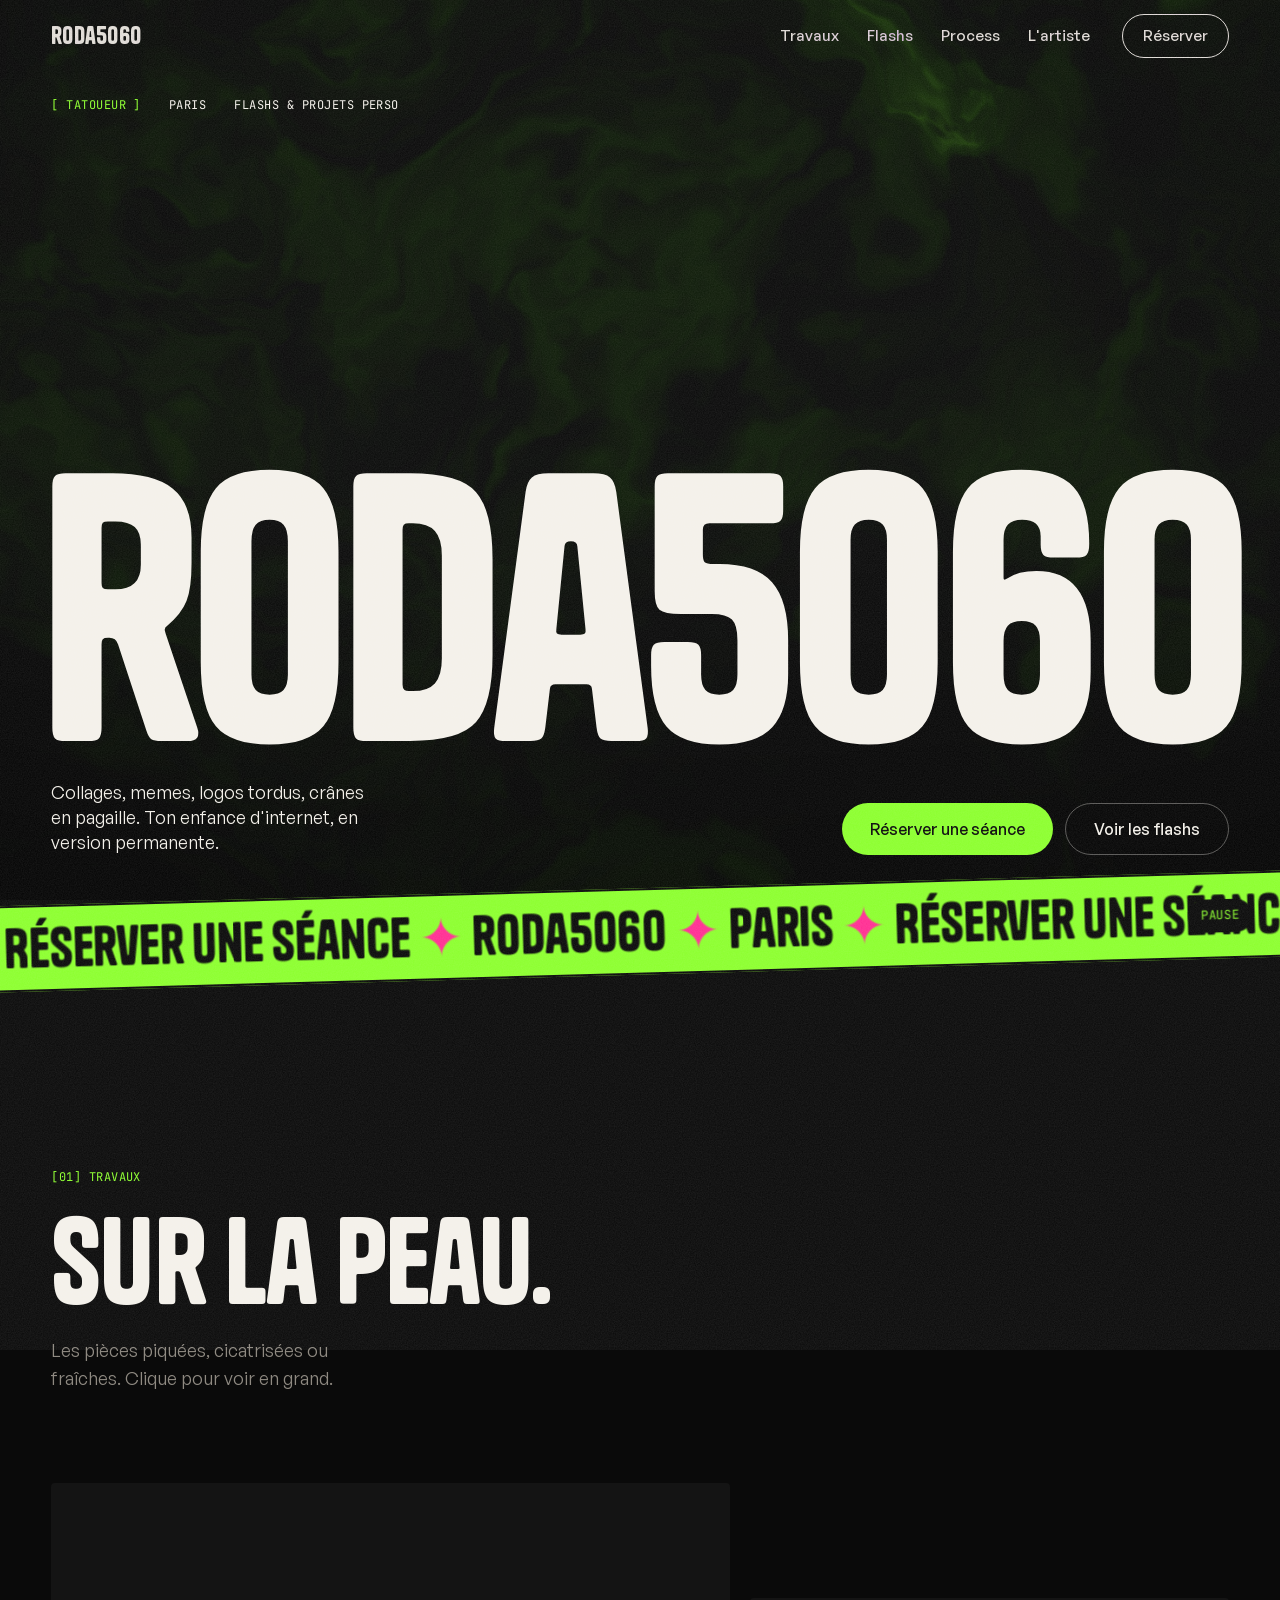
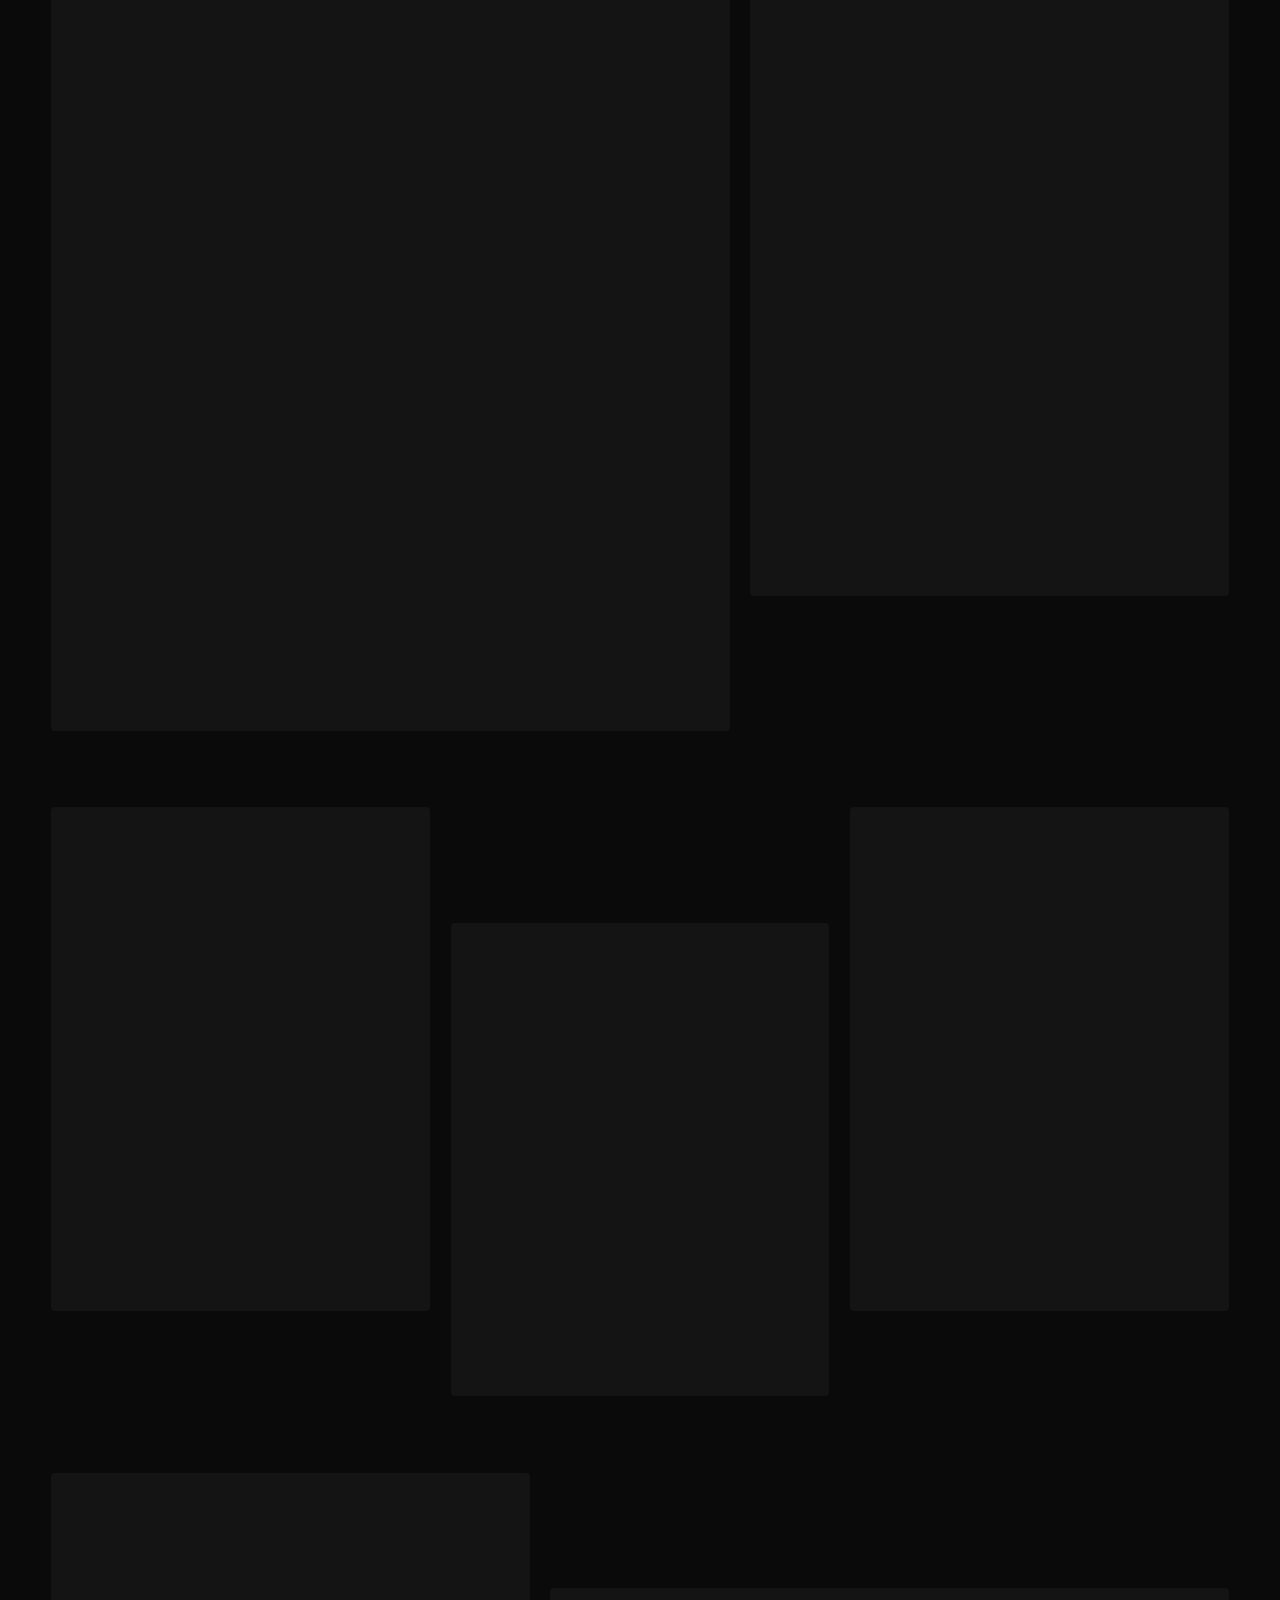
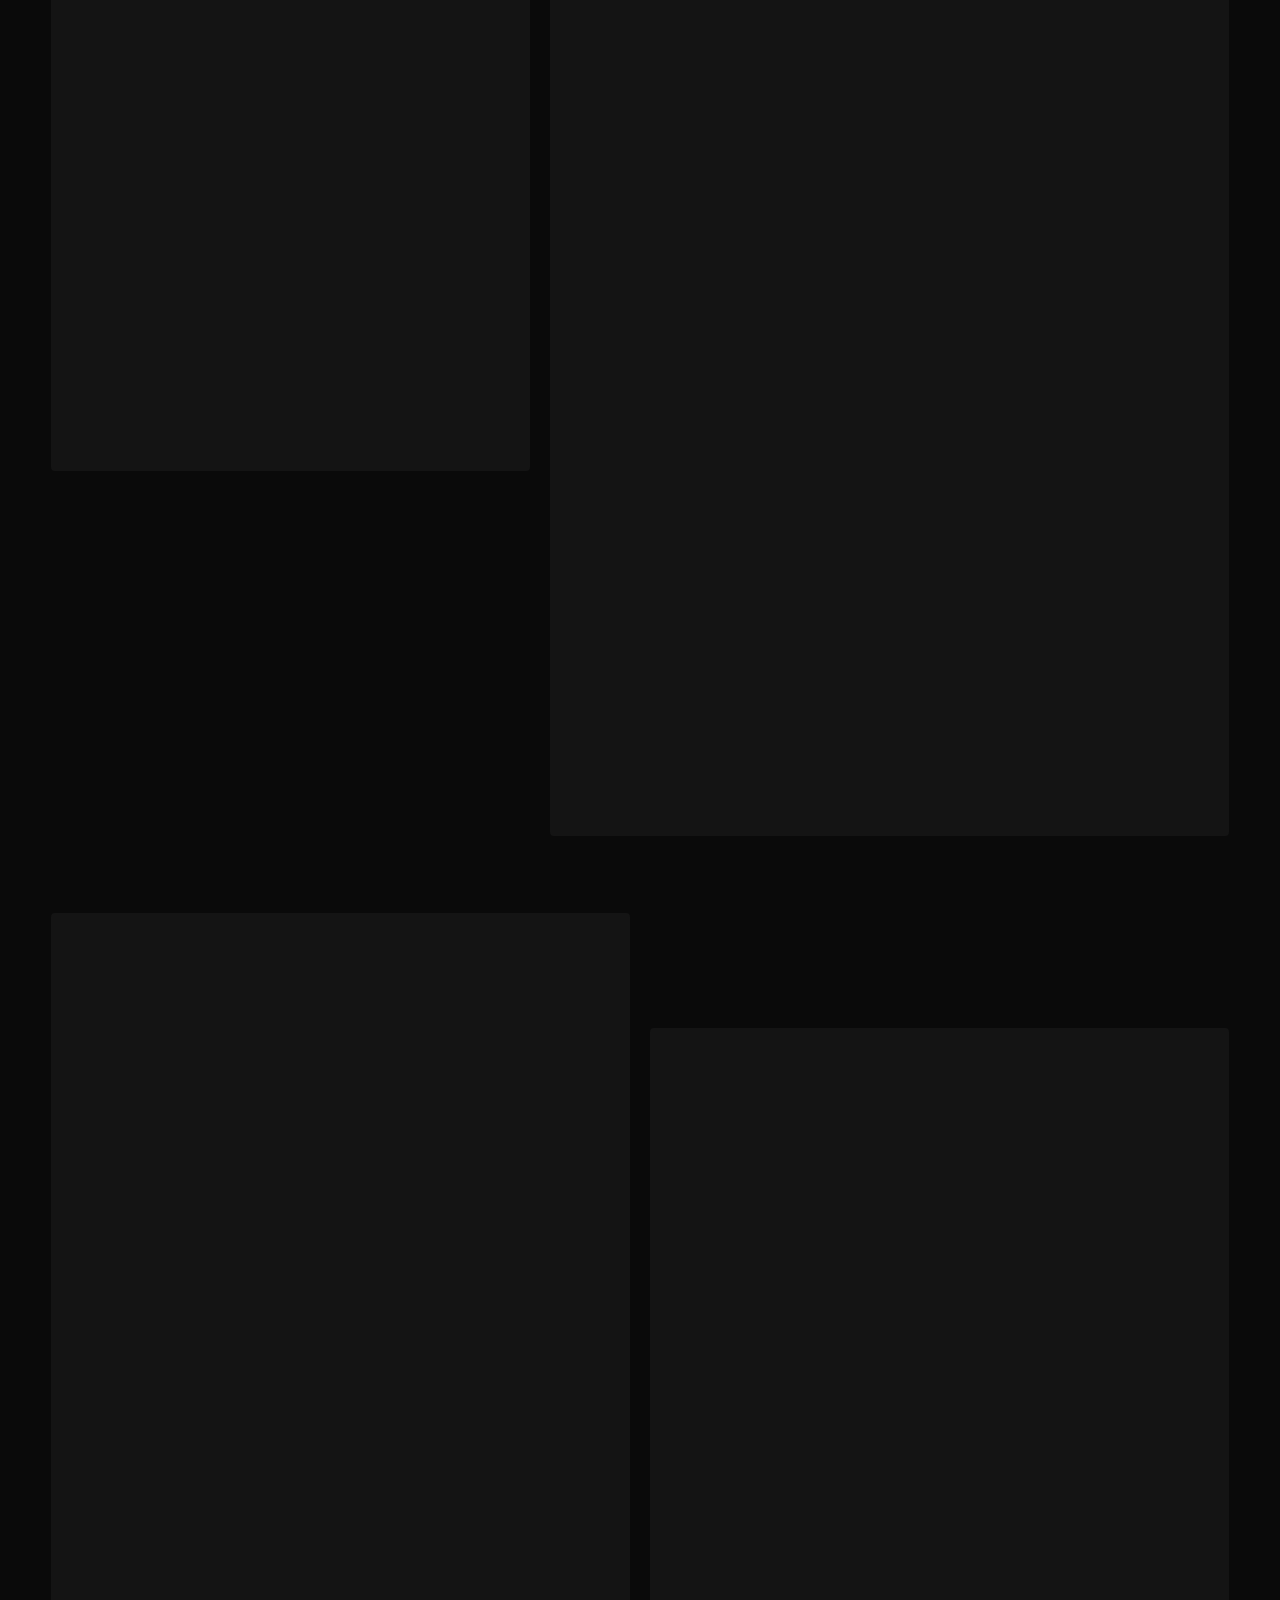
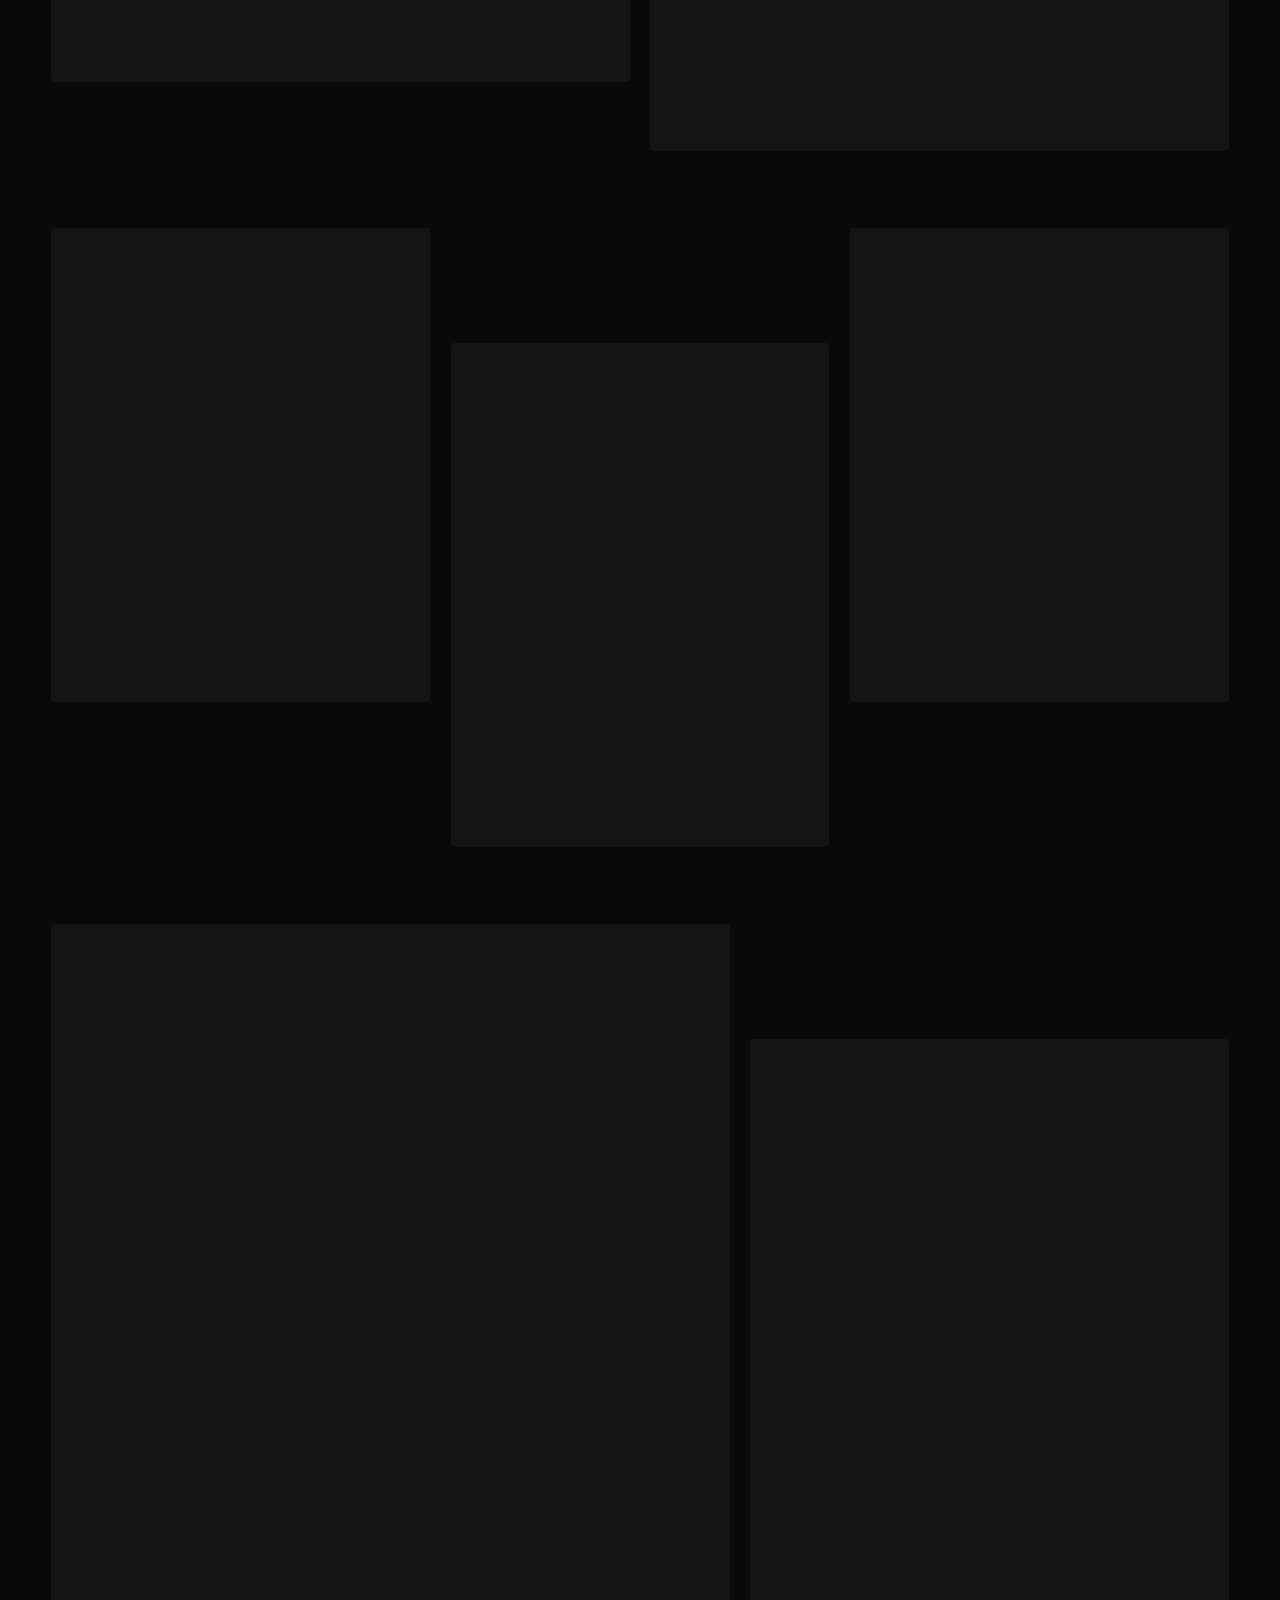
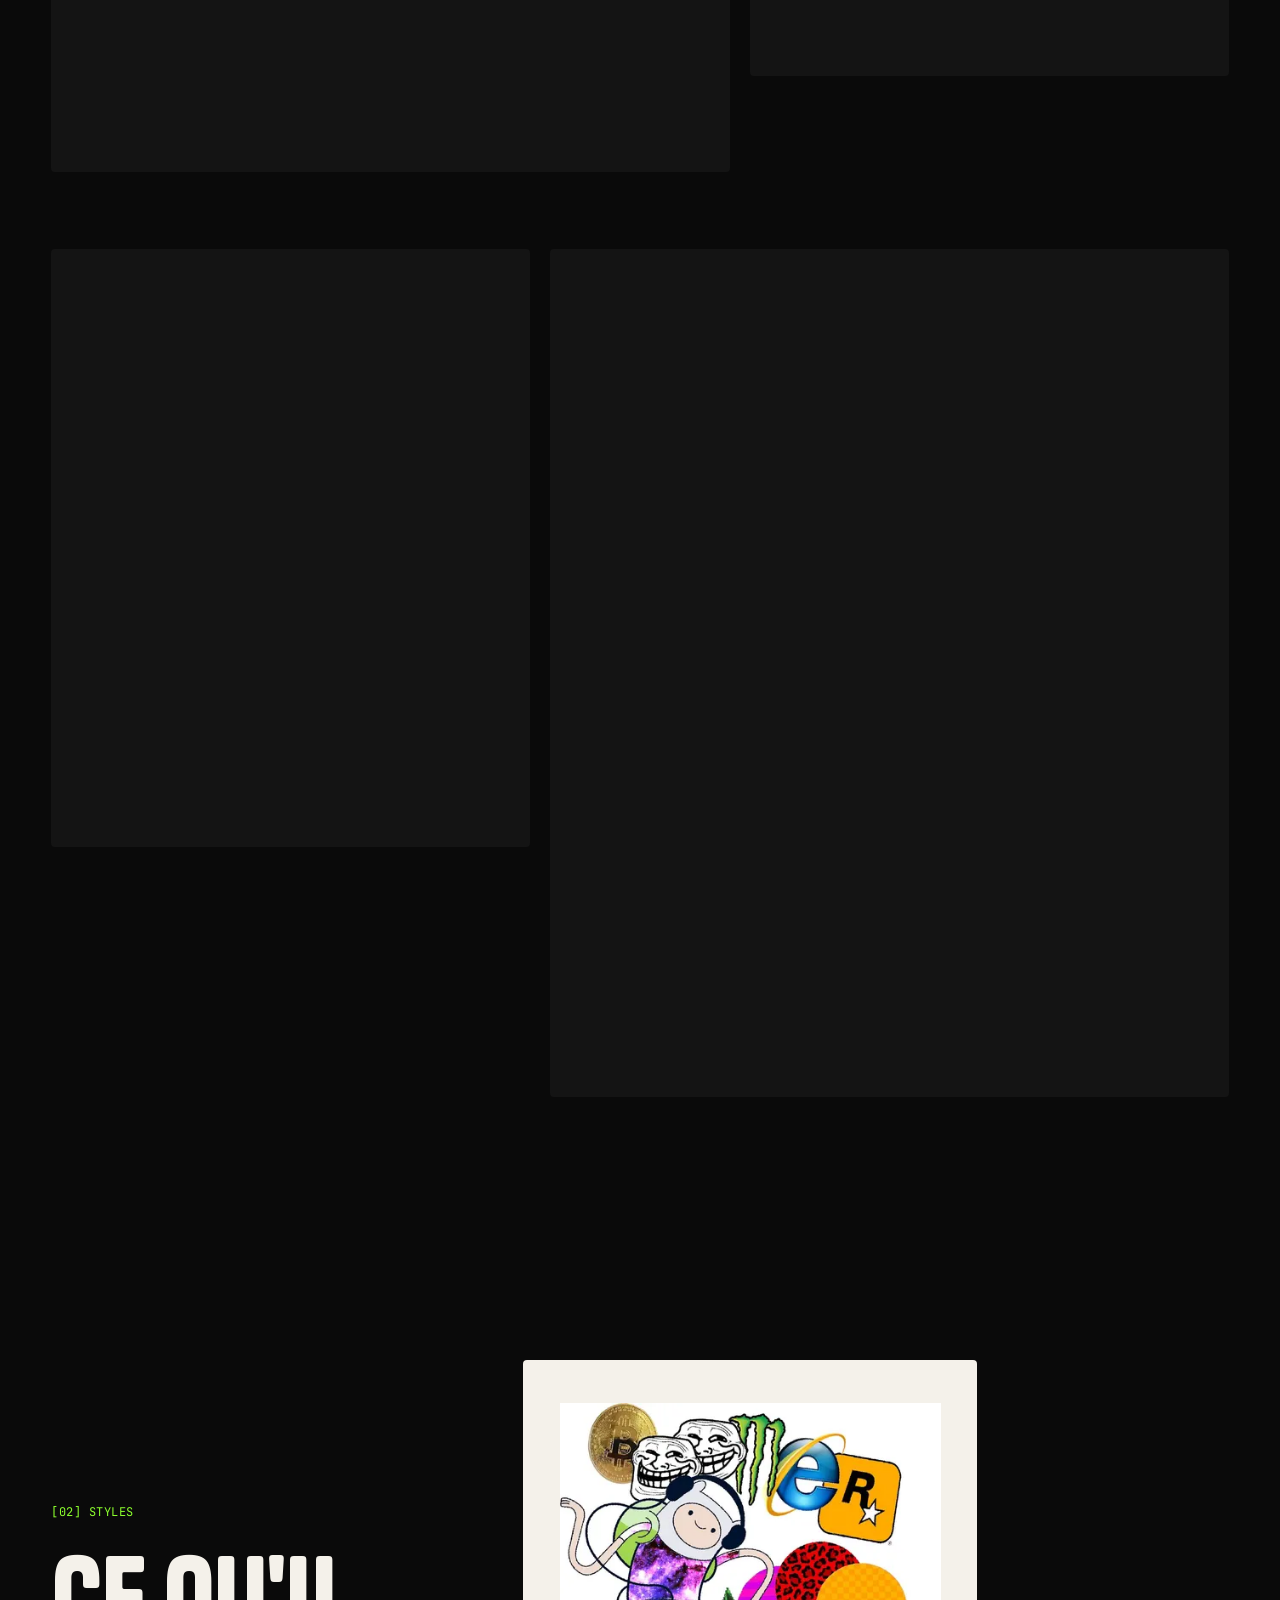
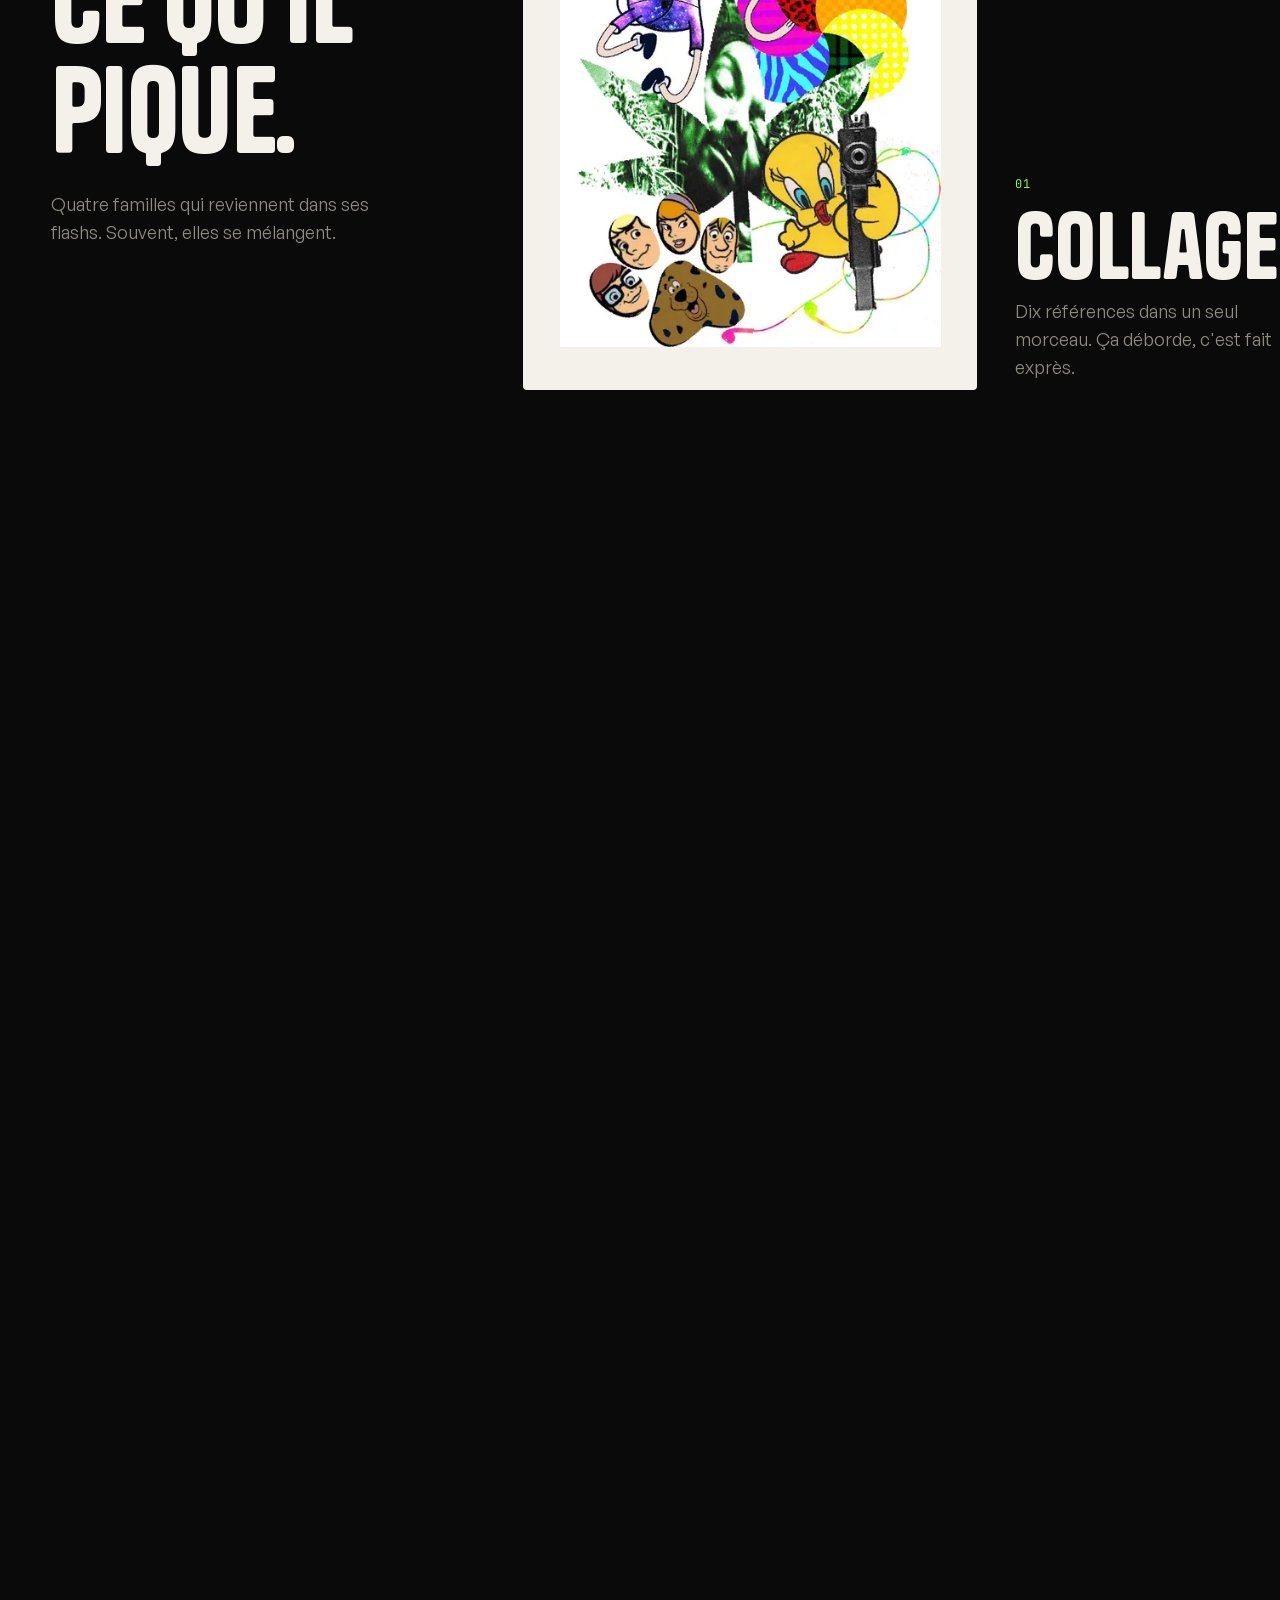
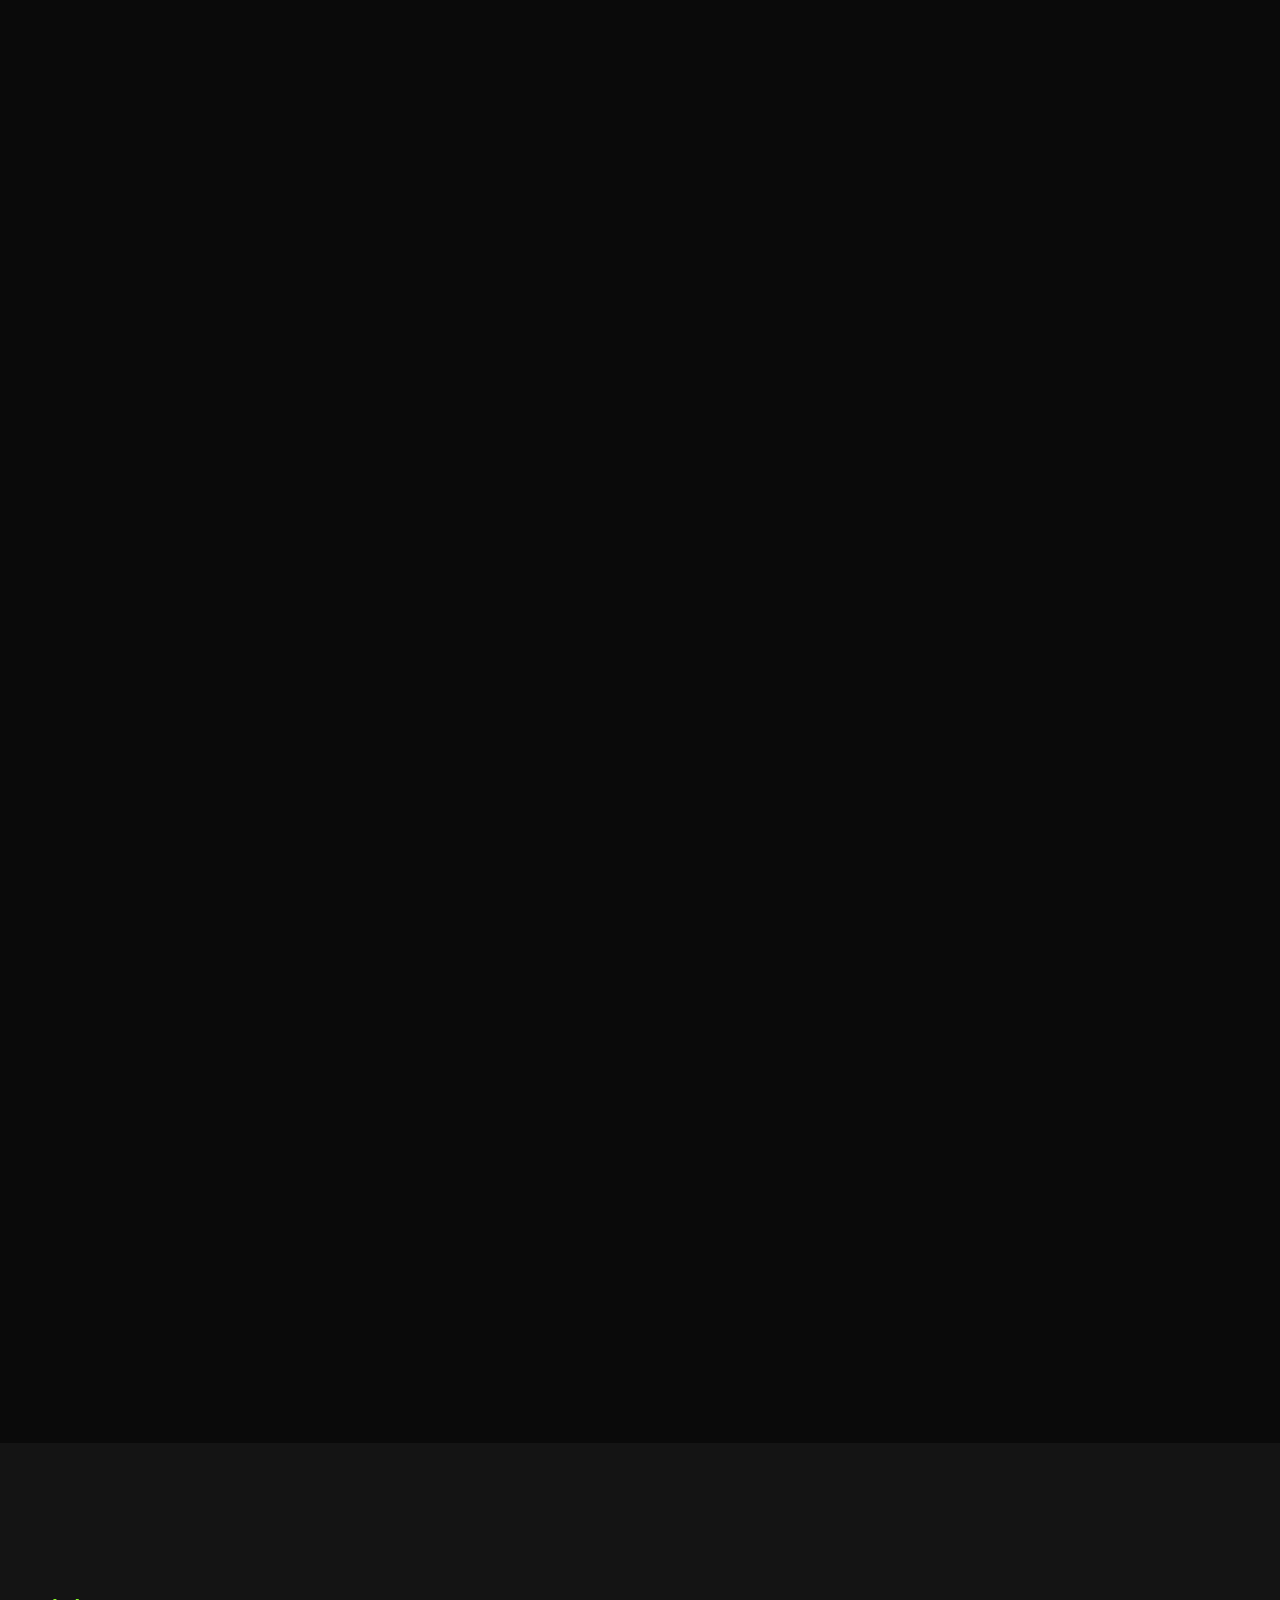
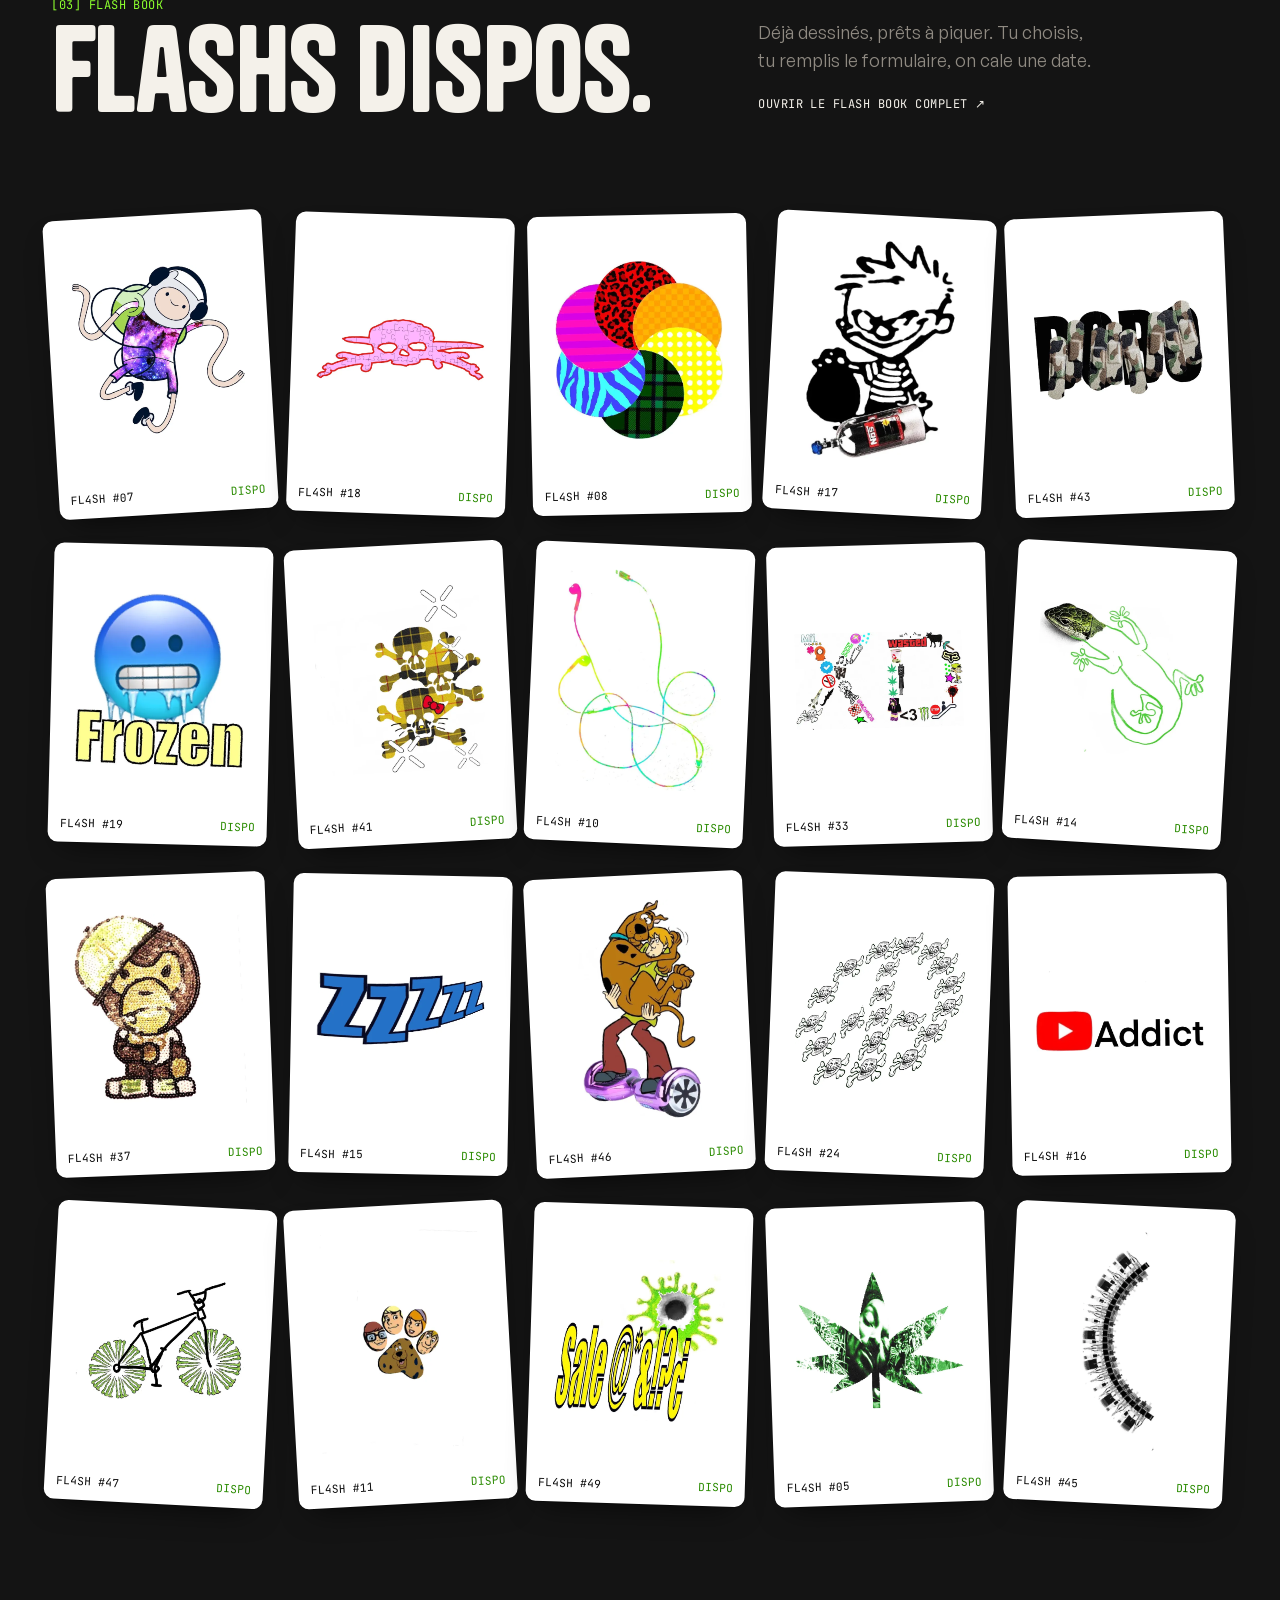
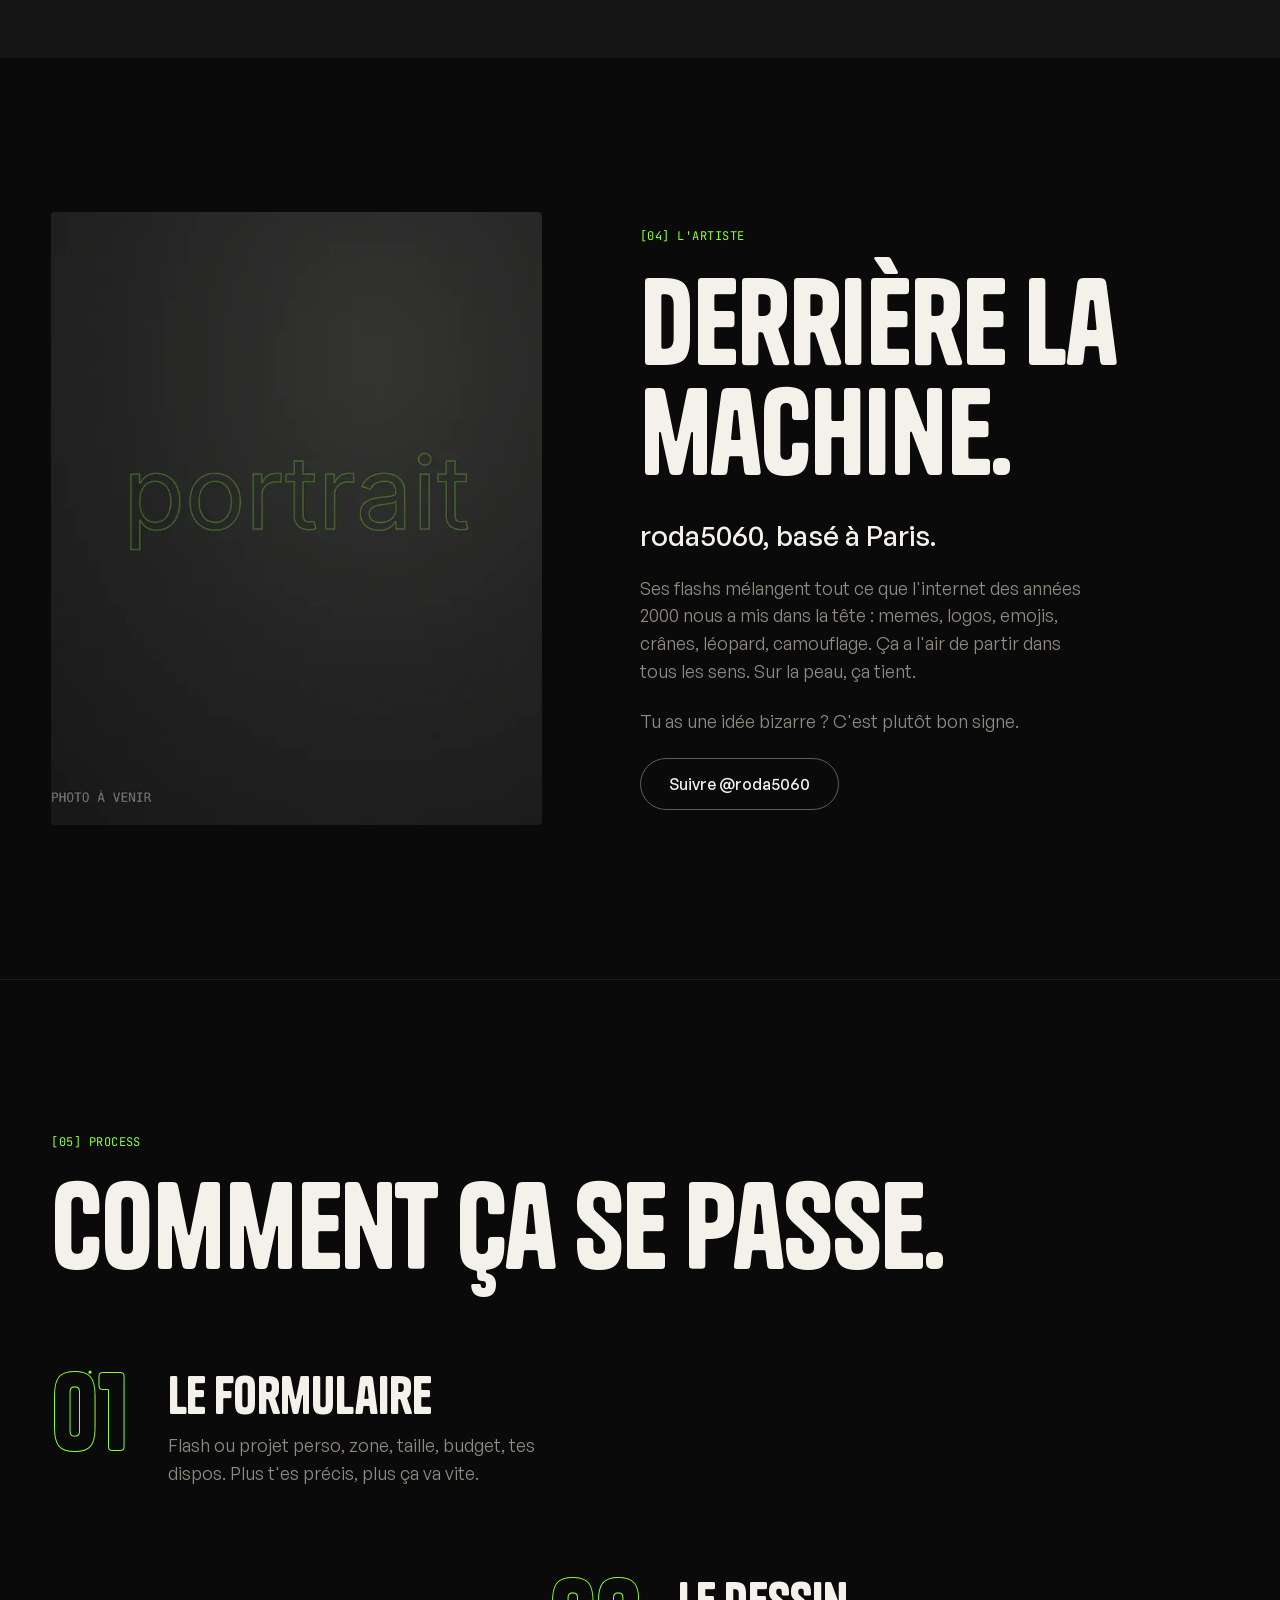
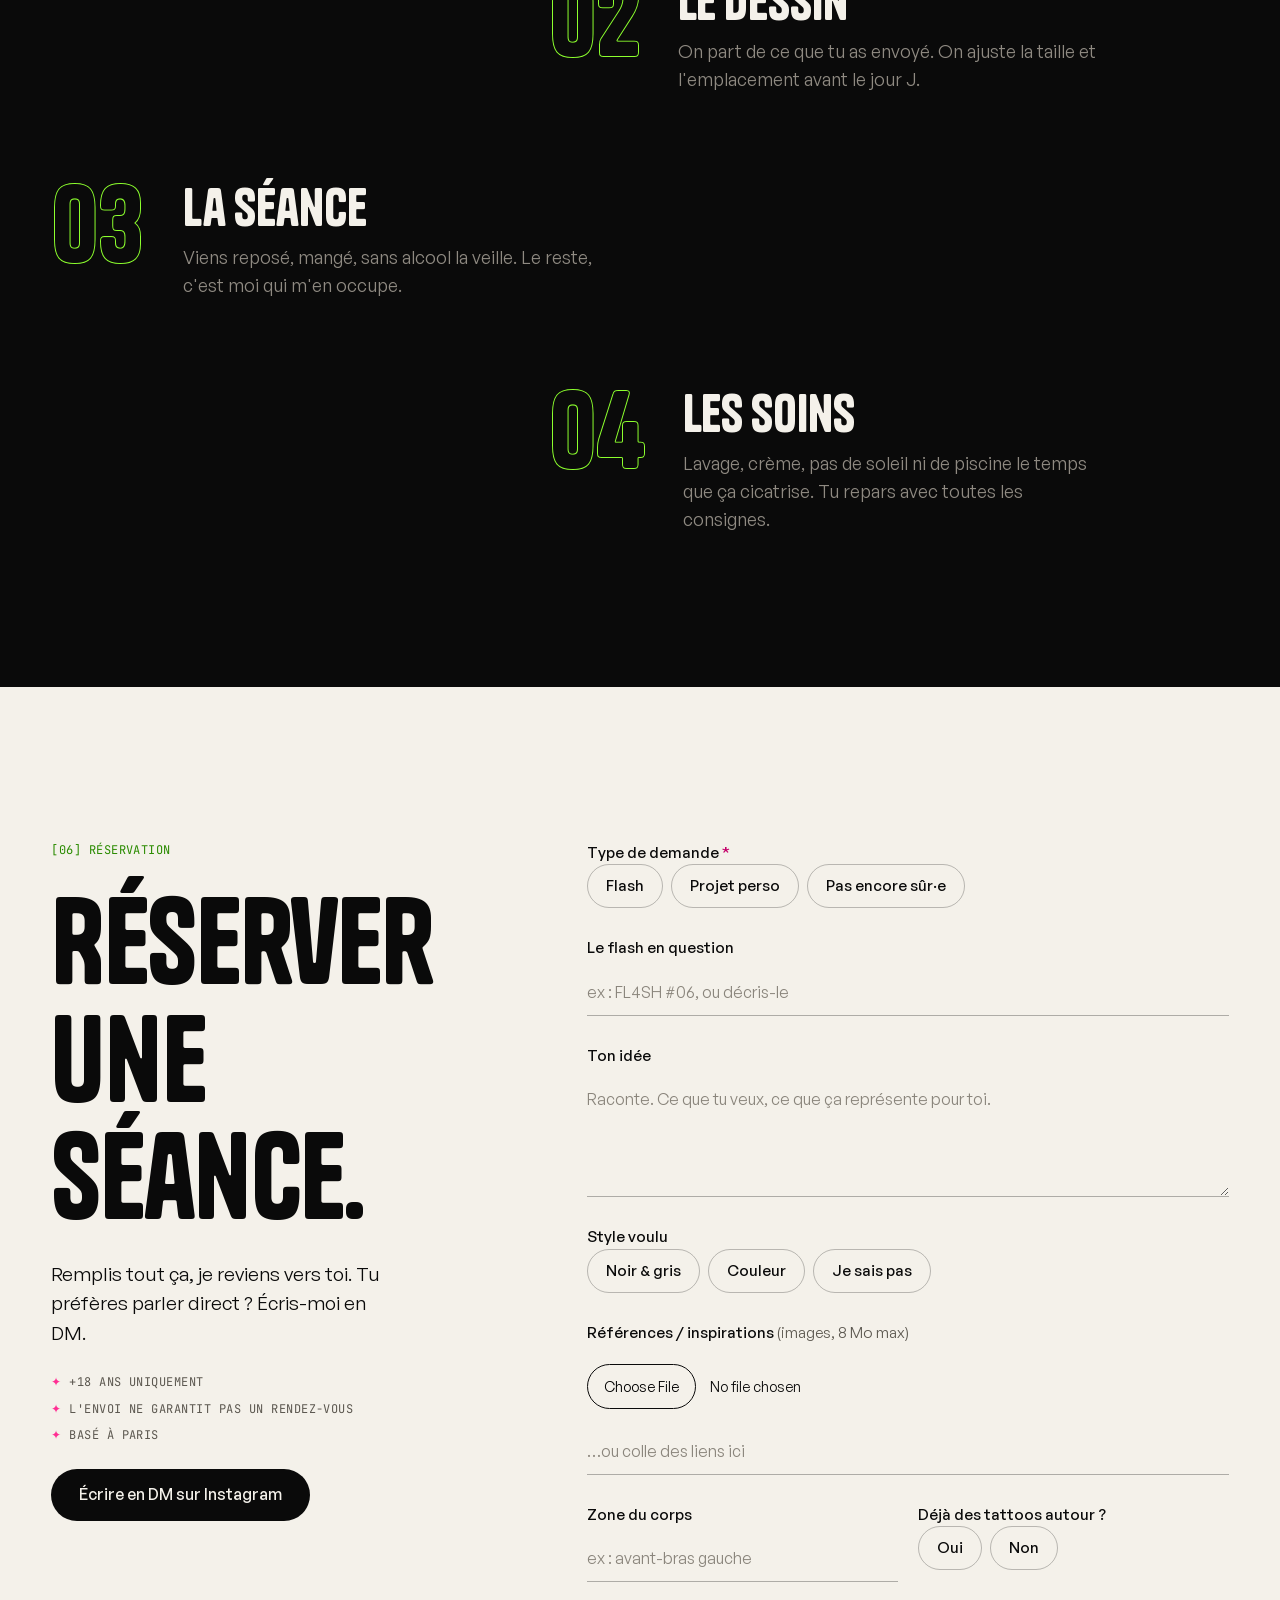
==== index.html @ 24c09323 "Site roda5060 Co-Authored-By: Claude Opus 5.5 <noreply@anthropic.com> Claude-Session: https://claude" ====
<!doctype html>
<html lang="fr">
<head>
  <meta charset="utf-8" />
  <meta name="viewport" content="width=device-width, initial-scale=1" />
  <title>roda5060 — Tatoueur à Paris · flashs, collages, projets perso</title>
  <meta name="description" content="roda5060, tatoueur à Paris. Collages, memes, logos tordus, crânes en pagaille : flashs disponibles et projets perso. Réserve ta séance en ligne." />
  <meta name="theme-color" content="#0a0a0a" />
  <link rel="canonical" href="https://roda5060.netlify.app/" />
  <meta property="og:type" content="website" />
  <meta property="og:locale" content="fr_FR" />
  <meta property="og:title" content="roda5060 — Tatoueur à Paris" />
  <meta property="og:description" content="Flashs disponibles, projets perso. Ton enfance d'internet, en version permanente." />
  <meta property="og:url" content="https://roda5060.netlify.app/" />
  <meta property="og:image" content="https://roda5060.netlify.app/og-image.jpg" />
  <meta property="og:image:width" content="1200" />
  <meta property="og:image:height" content="630" />
  <meta property="og:image:alt" content="roda5060, tatoueur à Paris, à côté d'un de ses flashs collage" />
  <meta name="twitter:card" content="summary_large_image" />
  <link rel="icon" href="favicon.svg" type="image/svg+xml" />
  <link rel="preload" href="fonts/tanker-400.woff2" as="font" type="font/woff2" crossorigin />
  <link rel="preload" href="fonts/general-sans-400.woff2" as="font" type="font/woff2" crossorigin />
  <script>
    document.documentElement.classList.add('js');
    if (matchMedia('(prefers-reduced-motion: reduce)').matches) document.documentElement.classList.add('rm');
  </script>
  <script type="module" crossorigin src="assets/main-Dhn3uqLu.js"></script>
  <link rel="modulepreload" crossorigin href="assets/scroll-DAB-fYR3.js">
  <link rel="stylesheet" crossorigin href="assets/main-CJ84AdF5.css">
</head>
<body>
  <a class="skip" href="#main">Aller au contenu</a>

  <!-- Preloader -->
  <div class="preloader" aria-hidden="true">
    <svg class="preloader__svg" viewBox="0 0 1000 240" preserveAspectRatio="xMidYMid meet">
      <text x="500" y="190" text-anchor="middle">roda5060</text>
    </svg>
    <span class="preloader__count mono">000</span>
  </div>

  <div class="grain" aria-hidden="true"></div>
  <div class="cursor" aria-hidden="true"><span class="cursor__label mono"></span></div>

  <header class="nav">
    <a class="nav__logo" href="#top" aria-label="roda5060, retour en haut">roda5060</a>
    <nav class="nav__links" aria-label="Navigation principale">
      <a href="#travaux">Travaux</a>
      <a href="#flashs">Flashs</a>
      <a href="#process">Process</a>
      <a href="#artiste">L'artiste</a>
    </nav>
    <a class="nav__cta" href="#reserver" data-magnetic>Réserver</a>
    <button class="nav__menu" type="button" aria-expanded="false" aria-controls="menu">Menu</button>
  </header>

  <div class="menu" id="menu" hidden>
    <nav aria-label="Menu mobile">
      <a href="#travaux">Travaux</a>
      <a href="#styles">Styles</a>
      <a href="#flashs">Flashs</a>
      <a href="#artiste">L'artiste</a>
      <a href="#process">Process</a>
      <a href="#reserver">Réserver</a>
    </nav>
    <a class="menu__ig mono" href="https://instagram.com/roda5060" target="_blank" rel="noopener">@roda5060</a>
  </div>

  <main id="main">
    <!-- 1. HERO -->
    <section class="hero" id="top" aria-labelledby="hero-title">
      <canvas class="hero__canvas" aria-hidden="true"></canvas>
      <div class="hero__fallback" aria-hidden="true"></div>
      <div class="hero__inner wrap">
        <p class="hero__kicker mono"><span>[ Tatoueur ]</span><span>Paris</span><span>Flashs &amp; projets perso</span></p>
        <h1 class="hero__title" id="hero-title">roda5060</h1>
        <div class="hero__bottom">
          <p class="hero__lead">Collages, memes, logos tordus, crânes en pagaille. Ton enfance d'internet, en version permanente.</p>
          <div class="hero__actions">
            <a class="btn btn--acid" href="#reserver" data-magnetic><span>Réserver une séance</span></a>
            <a class="btn btn--ghost" href="#flashs" data-magnetic><span>Voir les flashs</span></a>
          </div>
        </div>
      </div>
    </section>

    <!-- Marquee -->
    <div class="marquee" aria-label="Réserver une séance avec roda5060">
      <a class="marquee__link" href="#reserver" tabindex="-1" aria-hidden="true">
        <div class="marquee__track">
          <span>Réserver une séance <i>✦</i> roda5060 <i>✦</i> Paris <i>✦</i> Réserver une séance <i>✦</i> roda5060 <i>✦</i> Paris <i>✦</i>&nbsp;</span>
          <span>Réserver une séance <i>✦</i> roda5060 <i>✦</i> Paris <i>✦</i> Réserver une séance <i>✦</i> roda5060 <i>✦</i> Paris <i>✦</i>&nbsp;</span>
        </div>
      </a>
      <button class="marquee__pause mono" type="button" aria-pressed="false">Pause</button>
    </div>

    <!-- 2. PORTFOLIO -->
    <section class="work" id="travaux" aria-labelledby="work-title">
      <div class="wrap">
        <header class="sec-head">
          <p class="mono sec-head__idx">[01] Travaux</p>
          <h2 class="sec-head__title" id="work-title">Sur la peau.</h2>
          <p class="sec-head__lead">Les pièces piquées, cicatrisées ou fraîches. Clique pour voir en grand.</p>
        </header>
        <ul class="work__grid" role="list"><!-- rempli par src/sections/portfolio.js --></ul>
      </div>
    </section>

    <!-- 3. STYLES (scroll horizontal) -->
    <section class="styles" id="styles" aria-labelledby="styles-title">
      <div class="styles__pin">
        <div class="styles__track">
          <div class="styles__intro">
            <p class="mono sec-head__idx">[02] Styles</p>
            <h2 class="sec-head__title" id="styles-title">Ce qu'il pique.</h2>
            <p class="sec-head__lead">Quatre familles qui reviennent dans ses flashs. Souvent, elles se mélangent.</p>
          </div>
          <article class="style-card">
            <div class="style-card__img"><picture><img src="flashs/flash-04-1200.webp" srcset="flashs/flash-04-640.webp 640w, flashs/flash-04-1200.webp 1200w" sizes="(min-width: 900px) 34vw, 90vw" alt="Flash collage : trollface, logos, canari armé, Finn en combinaison galaxie et feuilles vertes empilés" loading="lazy" decoding="async" width="1600" height="2263" /></picture></div>
            <div class="style-card__txt"><span class="mono">01</span><h3>Collage</h3><p>Dix références dans un seul morceau. Ça déborde, c'est fait exprès.</p></div>
          </article>
          <article class="style-card">
            <div class="style-card__img"><picture><img src="flashs/flash-06-1200.webp" srcset="flashs/flash-06-640.webp 640w, flashs/flash-06-1200.webp 1200w" sizes="(min-width: 900px) 34vw, 90vw" alt="Flash pièce solo : un canari jaune de dessin animé qui tient un pistolet" loading="lazy" decoding="async" width="1600" height="2263" /></picture></div>
            <div class="style-card__txt"><span class="mono">02</span><h3>Pièce solo</h3><p>Un perso, un objet, un emoji. Tout seul sur la peau, il prend toute la place.</p></div>
          </article>
          <article class="style-card">
            <div class="style-card__img"><picture><img src="flashs/flash-48-1200.webp" srcset="flashs/flash-48-640.webp 640w, flashs/flash-48-1200.webp 1200w" sizes="(min-width: 900px) 34vw, 90vw" alt="Flash lettrage : le mot BURN en lettres noires déchirées" loading="lazy" decoding="async" width="1600" height="2263" /></picture></div>
            <div class="style-card__txt"><span class="mono">03</span><h3>Lettrage</h3><p>Un mot qui claque. BURN, ZZZ, DOPAMINE. Pas besoin d'en dire plus.</p></div>
          </article>
          <article class="style-card">
            <div class="style-card__img"><picture><img src="flashs/flash-40-1200.webp" srcset="flashs/flash-40-640.webp 640w, flashs/flash-40-1200.webp 1200w" sizes="(min-width: 900px) 34vw, 90vw" alt="Flash motif : des dizaines de petits crânes violets qui forment un grand chiffre 8" loading="lazy" decoding="async" width="1600" height="2263" /></picture></div>
            <div class="style-card__txt"><span class="mono">04</span><h3>Motifs</h3><p>Le même crâne, cent fois, jusqu'à dessiner une forme.</p></div>
          </article>
        </div>
      </div>
    </section>

    <!-- 4. FLASHS -->
    <section class="flashs" id="flashs" aria-labelledby="flashs-title">
      <div class="wrap">
        <header class="sec-head sec-head--split">
          <div>
            <p class="mono sec-head__idx">[03] Flash book</p>
            <h2 class="sec-head__title" id="flashs-title">Flashs dispos.</h2>
          </div>
          <div class="sec-head__side">
            <p class="sec-head__lead">Déjà dessinés, prêts à piquer. Tu choisis, tu remplis le formulaire, on cale une date.</p>
            <a class="link-draw mono" href="https://drive.google.com/drive/folders/1LFDjCnKAyT7R6JH30W_ch6NilTLFOZge" target="_blank" rel="noopener">Ouvrir le flash book complet ↗</a>
          </div>
        </header>
        <ul class="flashs__board" role="list"><!-- rempli par src/sections/flashs.js --></ul>
      </div>
    </section>

    <!-- 5. ARTISTE -->
    <section class="artist" id="artiste" aria-labelledby="artist-title">
      <div class="wrap artist__grid">
        <figure class="artist__photo" data-parallax>
          <picture>
            <img src="tattoos/artist-portrait-1600.webp" srcset="tattoos/artist-portrait-800.webp 800w, tattoos/artist-portrait-1600.webp 1600w" sizes="(min-width: 900px) 42vw, 92vw" alt="Portrait de roda5060 dans son espace de travail" loading="lazy" decoding="async" width="1200" height="1500" />
          </picture>
        </figure>
        <div class="artist__txt">
          <p class="mono sec-head__idx">[04] L'artiste</p>
          <h2 class="sec-head__title" id="artist-title">Derrière la machine.</h2>
          <p class="artist__lead">roda5060, basé à Paris.</p>
          <p>Ses flashs mélangent tout ce que l'internet des années 2000 nous a mis dans la tête : memes, logos, emojis, crânes, léopard, camouflage. Ça a l'air de partir dans tous les sens. Sur la peau, ça tient.</p>
          <p>Tu as une idée bizarre ? C'est plutôt bon signe.</p>
          <a class="btn btn--ghost" href="https://instagram.com/roda5060" target="_blank" rel="noopener" data-magnetic><span>Suivre @roda5060</span></a>
        </div>
      </div>
    </section>

    <!-- 6. PROCESS -->
    <section class="process" id="process" aria-labelledby="process-title">
      <div class="wrap">
        <header class="sec-head">
          <p class="mono sec-head__idx">[05] Process</p>
          <h2 class="sec-head__title" id="process-title">Comment ça se passe.</h2>
        </header>
        <div class="process__body">
          <svg class="process__line" viewBox="0 0 200 1000" preserveAspectRatio="none" aria-hidden="true">
            <path d="M100 0 C 20 120, 180 200, 100 320 S 10 520, 110 640 S 190 860, 100 1000" />
          </svg>
          <ol class="process__steps">
            <li class="step">
              <span class="step__n" data-n="01">01</span>
              <div><h3>Le formulaire</h3><p>Flash ou projet perso, zone, taille, budget, tes dispos. Plus t'es précis, plus ça va vite.</p></div>
            </li>
            <li class="step">
              <span class="step__n" data-n="02">02</span>
              <div><h3>Le dessin</h3><p>On part de ce que tu as envoyé. On ajuste la taille et l'emplacement avant le jour J.</p></div>
            </li>
            <li class="step">
              <span class="step__n" data-n="03">03</span>
              <div><h3>La séance</h3><p>Viens reposé, mangé, sans alcool la veille. Le reste, c'est moi qui m'en occupe.</p></div>
            </li>
            <li class="step">
              <span class="step__n" data-n="04">04</span>
              <div><h3>Les soins</h3><p>Lavage, crème, pas de soleil ni de piscine le temps que ça cicatrise. Tu repars avec toutes les consignes.</p></div>
            </li>
          </ol>
        </div>
      </div>
    </section>

    <!-- 7. RÉSERVATION -->
    <section class="booking" id="reserver" aria-labelledby="booking-title">
      <div class="wrap booking__grid">
        <div class="booking__intro">
          <p class="mono sec-head__idx">[06] Réservation</p>
          <h2 class="sec-head__title" id="booking-title">Réserver une séance.</h2>
          <p class="booking__lead">Remplis tout ça, je reviens vers toi. Tu préfères parler direct ? Écris-moi en DM.</p>
          <ul class="booking__rules mono" role="list">
            <li>+18 ans uniquement</li>
            <li>L'envoi ne garantit pas un rendez-vous</li>
            <li>Basé à Paris</li>
          </ul>
          <a class="btn btn--dark" href="https://ig.me/m/roda5060" target="_blank" rel="noopener" data-magnetic><span>Écrire en DM sur Instagram</span></a>
        </div>

        <form class="form" name="reservation" method="POST" action="merci.html" data-netlify="true" netlify-honeypot="bot-field" enctype="multipart/form-data" novalidate>
          <input type="hidden" name="form-name" value="reservation" />
          <p class="visually-hidden"><label>Ne pas remplir : <input name="bot-field" tabindex="-1" autocomplete="off" /></label></p>

          <fieldset class="field field--full" data-required>
            <legend>Type de demande <abbr title="obligatoire">*</abbr></legend>
            <div class="pills">
              <label class="pill"><input type="radio" name="type" value="Flash" required /><span>Flash</span></label>
              <label class="pill"><input type="radio" name="type" value="Projet perso" /><span>Projet perso</span></label>
              <label class="pill"><input type="radio" name="type" value="Pas encore sûr·e" /><span>Pas encore sûr·e</span></label>
            </div>
            <p class="field__err" id="err-type"></p>
          </fieldset>

          <div class="field field--full" data-show-for="Flash">
            <label for="f-flash">Le flash en question</label>
            <input id="f-flash" name="flash" type="text" placeholder="ex : FL4SH #06, ou décris-le" />
          </div>

          <div class="field field--full" data-show-for="Projet perso">
            <label for="f-idee">Ton idée</label>
            <textarea id="f-idee" name="idee" rows="4" placeholder="Raconte. Ce que tu veux, ce que ça représente pour toi."></textarea>
          </div>

          <fieldset class="field field--full" data-show-for="Projet perso">
            <legend>Style voulu</legend>
            <div class="pills">
              <label class="pill"><input type="radio" name="style" value="Noir & gris" /><span>Noir &amp; gris</span></label>
              <label class="pill"><input type="radio" name="style" value="Couleur" /><span>Couleur</span></label>
              <label class="pill"><input type="radio" name="style" value="Je sais pas" /><span>Je sais pas</span></label>
            </div>
          </fieldset>

          <div class="field field--full">
            <label for="f-ref">Références / inspirations <span class="opt">(images, 8 Mo max)</span></label>
            <input id="f-ref" name="reference" type="file" accept="image/*" />
            <input name="liens" type="text" placeholder="…ou colle des liens ici" aria-label="Liens vers tes références" />
            <p class="field__err" id="err-ref"></p>
          </div>

          <div class="field">
            <label for="f-zone">Zone du corps</label>
            <input id="f-zone" name="zone" type="text" placeholder="ex : avant-bras gauche" />
          </div>
          <fieldset class="field">
            <legend>Déjà des tattoos autour ?</legend>
            <div class="pills">
              <label class="pill"><input type="radio" name="tattoos-autour" value="Oui" /><span>Oui</span></label>
              <label class="pill"><input type="radio" name="tattoos-autour" value="Non" /><span>Non</span></label>
            </div>
          </fieldset>

          <div class="field">
            <label for="f-taille">Taille</label>
            <input id="f-taille" name="taille" type="text" placeholder="en cm, ou petit / moyen / grand" />
          </div>
          <div class="field">
            <label for="f-ville">Ville où tu veux te faire tatouer</label>
            <input id="f-ville" name="ville" type="text" placeholder="Paris" autocomplete="address-level2" />
          </div>

          <fieldset class="field field--full" data-required>
            <legend>Budget <abbr title="obligatoire">*</abbr></legend>
            <div class="pills">
              <label class="pill"><input type="radio" name="budget" value="100–200 €" required /><span>100–200 €</span></label>
              <label class="pill"><input type="radio" name="budget" value="200–350 €" /><span>200–350 €</span></label>
              <label class="pill"><input type="radio" name="budget" value="350–500 €" /><span>350–500 €</span></label>
              <label class="pill"><input type="radio" name="budget" value="+500 €" /><span>+500 €</span></label>
            </div>
            <p class="field__err" id="err-budget"></p>
          </fieldset>

          <fieldset class="field field--full" data-required>
            <legend>Quand ? <abbr title="obligatoire">*</abbr></legend>
            <div class="pills">
              <label class="pill"><input type="radio" name="quand" value="Dès que possible" required /><span>Dès que possible</span></label>
              <label class="pill"><input type="radio" name="quand" value="Cette semaine" /><span>Cette semaine</span></label>
              <label class="pill"><input type="radio" name="quand" value="Ce mois-ci" /><span>Ce mois-ci</span></label>
              <label class="pill"><input type="radio" name="quand" value="Date précise" /><span>Date précise</span></label>
            </div>
            <input class="field__date" name="date-precise" type="date" aria-label="Date précise souhaitée" hidden />
            <p class="field__err" id="err-quand"></p>
          </fieldset>

          <div class="field field--full">
            <label for="f-dispo">Tes dispos (jours, horaires) <abbr title="obligatoire">*</abbr></label>
            <textarea id="f-dispo" name="disponibilites" rows="2" required aria-describedby="err-dispo" placeholder="ex : en semaine après 14h, pas le lundi"></textarea>
            <p class="field__err" id="err-dispo"></p>
          </div>

          <div class="field">
            <label for="f-nom">Prénom + nom <abbr title="obligatoire">*</abbr></label>
            <input id="f-nom" name="nom" type="text" required autocomplete="name" aria-describedby="err-nom" />
            <p class="field__err" id="err-nom"></p>
          </div>
          <div class="field">
            <label for="f-email">Email <abbr title="obligatoire">*</abbr></label>
            <input id="f-email" name="email" type="email" required autocomplete="email" aria-describedby="err-email" />
            <p class="field__err" id="err-email"></p>
          </div>
          <div class="field">
            <label for="f-insta">Instagram</label>
            <input id="f-insta" name="instagram" type="text" placeholder="@" autocomplete="off" />
          </div>
          <div class="field">
            <label for="f-tel">Téléphone <span class="opt">(facultatif)</span></label>
            <input id="f-tel" name="telephone" type="tel" autocomplete="tel" />
          </div>

          <div class="field field--full">
            <label for="f-plus">Autre chose ? <span class="opt">(allergies, sensibilités, contraintes, questions…)</span></label>
            <textarea id="f-plus" name="infos" rows="3"></textarea>
          </div>

          <fieldset class="field field--full checks" data-required>
            <legend class="visually-hidden">Accord</legend>
            <label class="check"><input type="checkbox" name="majeur" value="oui" required /><span>J'ai +18 ans</span></label>
            <label class="check"><input type="checkbox" name="pas-garanti" value="oui" required /><span>Je comprends que l'envoi du formulaire ne garantit pas automatiquement un rendez-vous</span></label>
            <label class="check"><input type="checkbox" name="conditions" value="oui" required /><span>J'accepte les conditions du studio</span></label>
            <p class="field__err" id="err-checks"></p>
          </fieldset>

          <div class="form__foot field--full">
            <button class="btn btn--dark btn--submit" type="submit" data-magnetic><span>Envoyer ma demande</span></button>
            <p class="form__status" role="status" aria-live="polite"></p>
          </div>
        </form>
      </div>
    </section>
  </main>

  <!-- FOOTER -->
  <footer class="footer">
    <div class="wrap">
      <div class="footer__top">
        <a class="btn btn--acid" href="#reserver" data-magnetic><span>Réserver une séance</span></a>
        <ul class="footer__links" role="list">
          <li><a class="link-draw" href="https://instagram.com/roda5060" target="_blank" rel="noopener">Instagram — @roda5060</a></li>
          <li><a class="link-draw" href="https://linktr.ee/Roda5060" target="_blank" rel="noopener">Linktree</a></li>
          <li><a class="link-draw" href="https://drive.google.com/drive/folders/1LFDjCnKAyT7R6JH30W_ch6NilTLFOZge" target="_blank" rel="noopener">Flash book</a></li>
        </ul>
      </div>
      <p class="footer__name" aria-hidden="true">roda5060</p>
      <div class="footer__bottom mono">
        <span>Paris</span>
        <span>Dessins et photos : roda5060</span>
        <a class="link-draw" href="mentions-legales.html">Mentions légales</a>
        <span>© <span data-year>2026</span></span>
      </div>
    </div>
  </footer>

  <!-- LIGHTBOX -->
  <dialog class="lightbox" aria-label="Image en grand">
    <div class="lightbox__stage"><img class="lightbox__img" alt="" /></div>
    <div class="lightbox__bar mono">
      <span class="lightbox__count"></span>
      <div class="lightbox__nav">
        <button type="button" class="lightbox__prev" aria-label="Image précédente">←</button>
        <button type="button" class="lightbox__next" aria-label="Image suivante">→</button>
      </div>
      <a class="btn btn--acid lightbox__want" href="#reserver" hidden><span>Je le veux</span></a>
      <button type="button" class="lightbox__close">Fermer ✕</button>
    </div>
  </dialog>

  <canvas class="gl-gallery" aria-hidden="true"></canvas>
</body>
</html>
---- assets/main-CJ84AdF5.css ----
@font-face{font-family:Tanker;src:url(../fonts/tanker-400.woff2)format("woff2");font-weight:400;font-display:swap}@font-face{font-family:General Sans;src:url(../fonts/general-sans-400.woff2)format("woff2");font-weight:400;font-display:swap}@font-face{font-family:General Sans;src:url(../fonts/general-sans-500.woff2)format("woff2");font-weight:500;font-display:swap}@font-face{font-family:General Sans;src:url(../fonts/general-sans-600.woff2)format("woff2");font-weight:600;font-display:swap}@font-face{font-family:JetBrains Mono;src:url(../fonts/jetbrains-mono-400.woff2)format("woff2");font-weight:400;font-display:swap}:root{--ink:#0a0a0a;--ink-2:#141414;--ink-3:#1e1e1e;--paper:#f4f1ea;--paper-2:#e7e2d7;--mute:#8f8a82;--mute-dark:#5c5850;--acid:#8cff2e;--pink:#ff2e93;--f-display:"Tanker", "Impact", "Arial Narrow", sans-serif;--f-text:"General Sans", system-ui, -apple-system, "Segoe UI", sans-serif;--f-mono:"JetBrains Mono", ui-monospace, "SFMono-Regular", Menlo, monospace;--pad:clamp(20px, 4vw, 64px);--max:1600px;--gap:clamp(12px, 1.6vw, 24px);--r:4px;--ease:cubic-bezier(.2, .8, .2, 1);--nav-h:72px}*,:before,:after{box-sizing:border-box}html{-webkit-text-size-adjust:100%;scroll-behavior:smooth}html.lenis,html.lenis body{height:auto}.lenis.lenis-smooth{scroll-behavior:auto!important}.lenis.lenis-stopped{overflow:hidden}body{background:var(--ink);color:var(--paper);font:400 1rem/1.55 var(--f-text);-webkit-font-smoothing:antialiased;-moz-osx-font-smoothing:grayscale;margin:0;overflow-x:clip}img,svg,canvas{max-width:100%;display:block}img{height:auto}a{color:inherit;text-decoration:none}button{font:inherit;color:inherit;cursor:pointer;background:0 0;border:0;padding:0}h1,h2,h3,p,ul,ol,figure{margin:0;padding:0}ul,ol{list-style:none}::selection{background:var(--acid);color:var(--ink)}[hidden]{display:none!important}:focus-visible{outline:2px solid var(--acid);outline-offset:3px}.wrap{width:100%;max-width:var(--max);padding-inline:var(--pad);margin-inline:auto}.mono{font-family:var(--f-mono);letter-spacing:.04em;text-transform:uppercase;font-size:.75rem}.visually-hidden{clip:rect(0 0 0 0);white-space:nowrap;width:1px;height:1px;overflow:hidden;position:absolute!important}.skip{z-index:1000;background:var(--acid);color:var(--ink);border-radius:var(--r);transition:top .2s var(--ease);padding:12px 18px;font-weight:600;position:fixed;top:-60px;left:16px}.skip:focus{top:16px}.grain{z-index:90;pointer-events:none;opacity:.09;background-image:url("data:image/svg+xml,%3Csvg xmlns='http://www.w3.org/2000/svg' width='220' height='220'%3E%3Cfilter id='n'%3E%3CfeTurbulence type='fractalNoise' baseFrequency='.85' numOctaves='3' stitchTiles='stitch'/%3E%3CfeColorMatrix values='0 0 0 0 1 0 0 0 0 1 0 0 0 0 1 0 0 0 1 0'/%3E%3C/filter%3E%3Crect width='100%25' height='100%25' filter='url(%23n)'/%3E%3C/svg%3E");animation:1s steps(6,end) infinite grain;position:fixed;inset:-50%}@keyframes grain{0%{transform:translate(0)}20%{transform:translate(-4%,3%)}40%{transform:translate(3%,-5%)}60%{transform:translate(-6%,-2%)}80%{transform:translate(5%,4%)}to{transform:translate(0)}}.preloader{display:none}.js:not(.rm) .preloader{z-index:200;background:var(--ink);clip-path:inset(0);place-items:center;display:grid;position:fixed;inset:0}.preloader__svg{width:min(86vw,1100px);overflow:visible}.preloader__svg text{font-family:var(--f-display);letter-spacing:-.02em;fill:#0000;stroke:var(--acid);stroke-width:1.6px;stroke-dasharray:900;stroke-dashoffset:900px;font-size:220px}.preloader__count{right:var(--pad);bottom:var(--pad);color:var(--mute);position:absolute}.cursor{display:none}.has-cursor .cursor{z-index:150;background:var(--paper);mix-blend-mode:difference;pointer-events:none;opacity:0;width:14px;height:14px;transition:width .35s var(--ease), height .35s var(--ease), margin .35s var(--ease), background-color .25s;border-radius:50%;place-items:center;margin:-7px 0 0 -7px;display:grid;position:fixed;top:0;left:0}.has-cursor .cursor.is-ready{opacity:1}.has-cursor .cursor.is-link{width:56px;height:56px;margin:-28px 0 0 -28px}.has-cursor .cursor.is-label{background:var(--acid);mix-blend-mode:normal;width:96px;height:96px;margin:-48px 0 0 -48px}.has-cursor .cursor.is-hidden{width:0;height:0;margin:0}.cursor__label{color:var(--ink);opacity:0;text-align:center;font-size:.7rem;line-height:1.2;transition:opacity .2s}.cursor.is-label .cursor__label{opacity:1}.has-cursor,.has-cursor a,.has-cursor button,.has-cursor label{cursor:none}.has-cursor input,.has-cursor textarea{cursor:auto}.nav{z-index:100;height:var(--nav-h);padding-inline:var(--pad);mix-blend-mode:difference;color:var(--paper);align-items:center;gap:32px;display:flex;position:fixed;top:0;left:0;right:0}.nav__logo{font-family:var(--f-display);letter-spacing:.01em;margin-right:auto;font-size:1.5rem}.nav__links{gap:28px;font-size:.95rem;font-weight:500;display:flex}.nav__links a,.nav__cta{position:relative}.nav__links a:after,.link-draw:after{content:"";transform-origin:100%;height:1px;transition:transform .45s var(--ease);background:currentColor;position:absolute;bottom:-2px;left:0;right:0;transform:scaleX(0)}.nav__links a:hover:after,.link-draw:hover:after{transform-origin:0;transform:scaleX(1)}.link-draw{display:inline-block;position:relative}.nav__cta{border:1px solid;border-radius:999px;align-items:center;min-height:44px;padding:0 20px;font-size:.95rem;font-weight:500;display:inline-flex}.nav__menu{min-height:44px;padding:0 4px;font-weight:500;display:none}.menu{z-index:99;background:var(--ink);padding:calc(var(--nav-h) + 24px) var(--pad) var(--pad);flex-direction:column;justify-content:space-between;display:flex;position:fixed;inset:0}.menu[hidden]{display:none}.menu nav{flex-direction:column;gap:4px;display:flex}.menu nav a{font-family:var(--f-display);font-size:clamp(2.6rem,13vw,4.5rem);line-height:1.05}.menu__ig{color:var(--acid);align-items:center;min-height:44px;display:inline-flex}.menu-open{overflow:hidden}.btn{isolation:isolate;white-space:nowrap;min-height:52px;transition:scale .2s var(--ease), color .35s var(--ease), border-color .35s;border-radius:999px;justify-content:center;align-items:center;padding:0 28px;font-size:1rem;font-weight:500;display:inline-flex;position:relative;overflow:hidden}.btn span{z-index:1;display:inline-block;position:relative}.btn:before{content:"";z-index:0;border-radius:inherit;transition:transform .45s var(--ease);position:absolute;inset:0;transform:translateY(101%)}.btn:hover:before{transform:translateY(0)}.btn:active{scale:.96}.btn--acid{background:var(--acid);color:var(--ink)}.btn--acid:before{background:var(--pink)}.btn--ghost{color:var(--paper);border:1px solid #f4f1ea59}.btn--ghost:before{background:var(--paper)}.btn--ghost:hover{color:var(--ink);border-color:var(--paper)}.btn--dark{background:var(--ink);color:var(--paper)}.btn--dark:before{background:var(--pink)}main{overflow-x:clip}section{position:relative}.sec-head{gap:20px;margin-bottom:clamp(48px,7vw,112px);display:grid}.sec-head--split{align-items:end;gap:var(--gap) 48px;grid-template-columns:1.4fr 1fr}.sec-head__side{justify-items:start;gap:20px;padding-bottom:12px;display:grid}.sec-head__idx{color:var(--acid)}.sec-head__title{font-family:var(--f-display);letter-spacing:-.01em;text-wrap:balance;font-size:clamp(3.2rem,9vw,9.5rem);font-weight:400;line-height:.96}.sec-head__lead{max-width:34ch;color:var(--mute);text-wrap:pretty;font-size:1.125rem}.hero{height:100vh;align-items:stretch;height:100svh;min-height:560px;display:flex;overflow:hidden}.hero__canvas,.hero__fallback{width:100%;height:100%;position:absolute;inset:0}.hero__fallback{background:radial-gradient(60% 50% at 70% 35%, #8cff2e38, transparent 70%), radial-gradient(45% 40% at 25% 70%, #8cff2e1f, transparent 70%), radial-gradient(30% 30% at 60% 75%, #ff2e9324, transparent 70%), var(--ink)}.has-gl .hero__fallback{display:none}.hero__inner{z-index:1;padding-top:calc(var(--nav-h) + 24px);flex-direction:column;justify-content:space-between;padding-bottom:clamp(28px,5vh,56px);display:flex;position:relative}.hero__kicker{color:var(--paper);flex-wrap:wrap;gap:8px 28px;display:flex}.hero__kicker span:first-child{color:var(--acid)}.hero__title{font-family:var(--f-display);font-weight:400;font-size:min(calc((100vw - 2 * var(--pad)) / 3.3), calc((var(--max) - 128px) / 3.3));letter-spacing:-.035em;white-space:nowrap;margin-top:auto;margin-bottom:clamp(20px,3vh,40px);margin-left:-.04em;line-height:.8}.hero__title .char{will-change:transform;display:inline-block}.hero__bottom{flex-wrap:wrap;justify-content:space-between;align-items:end;gap:32px;display:flex}.hero__lead{text-wrap:pretty;max-width:36ch;font-size:clamp(1.05rem,1.4vw,1.3rem);line-height:1.4}.hero__actions{flex-wrap:wrap;gap:12px;display:flex}.hero__scroll{z-index:1;right:var(--pad);writing-mode:vertical-rl;color:var(--mute);position:absolute;top:50%}.marquee{z-index:2;background:var(--acid);color:var(--ink);border-block:2px solid var(--ink);margin-block:-10px;position:relative;overflow:hidden;transform:rotate(-1.6deg)scale(1.04)}.marquee__link{padding:14px 0;display:block}.marquee__track{width:max-content;display:flex}.marquee__track span{font-family:var(--f-display);white-space:nowrap;padding-right:.5em;font-size:clamp(1.8rem,4vw,3.6rem);line-height:1}.marquee__track i{color:var(--pink);font-style:normal}.marquee__pause{right:var(--pad);background:var(--ink);color:var(--acid);border-radius:999px;min-height:32px;padding:0 12px;position:absolute;top:50%;transform:translateY(-50%)}.rm .marquee__pause{display:none}.work{padding-block:clamp(120px,16vw,220px) clamp(80px,10vw,160px)}.work__grid{gap:clamp(40px, 6vw, 96px) var(--gap);grid-template-columns:repeat(12,1fr);display:grid}.work__item{grid-column:span var(--span,6)}.work__item.is-offset{margin-top:clamp(40px,9vw,160px)}.tile{background:var(--ink-2);width:100%;aspect-ratio:1 / var(--ratio,1.25);border-radius:var(--r);padding:0;display:block;position:relative;overflow:hidden}.tile picture{width:100%;height:100%;display:block}.tile img{object-fit:cover;width:100%;height:100%;transition:transform .9s var(--ease), opacity .4s;will-change:transform;transform:scale(1.12)}.tile:hover img{transform:scale(1.15)}.rm .tile img,.no-parallax .tile img{transform:none}.rm .tile:hover img,.no-parallax .tile:hover img{transform:scale(1.03)}.gl-on .tile img{opacity:0}.work__meta{color:var(--mute);justify-content:space-between;margin-top:12px;display:flex}.gl-gallery{z-index:3;pointer-events:none;width:100vw;height:100vh;display:none;position:fixed;inset:0}.gl-on .gl-gallery{display:block}.styles{background:var(--ink)}.styles__pin{min-height:100vh;align-items:center;min-height:100svh;padding-block:clamp(80px,10vh,120px);display:flex;overflow:hidden}.styles__track{padding-inline:var(--pad);align-items:flex-end;gap:clamp(48px,6vw,120px);width:max-content;display:flex}.styles__intro{align-self:center;gap:24px;width:min(36vw,560px);display:grid}.style-card{--card-h:min(70vh, 740px);grid-template-columns:auto minmax(240px,380px);align-items:end;gap:clamp(20px,3vw,48px);width:auto;display:grid}.style-card__img{background:var(--paper);border-radius:var(--r);height:var(--card-h);width:calc(var(--card-h) * .72);overflow:hidden}.style-card__img picture{width:100%;height:100%;padding:8%;display:block}.style-card__img img{object-fit:contain;width:100%;height:100%;transition:transform .8s var(--ease)}.style-card:hover .style-card__img img{transform:scale(1.03)}.style-card__txt{gap:14px;padding-bottom:8px;display:grid}.style-card__txt .mono{color:var(--acid)}.style-card h3{font-family:var(--f-display);font-size:clamp(3rem,7vw,7.5rem);font-weight:400;line-height:.85}.style-card p{color:var(--mute);max-width:28ch;font-size:1.125rem}.flashs{background:var(--ink-2);padding-block:clamp(100px,12vw,180px)}.flashs__board{gap:clamp(16px, 2.4vw, 40px) var(--gap);grid-template-columns:repeat(5,1fr);display:grid}.sticker{--rot:0deg;transform:rotate(var(--rot));transition:transform .5s var(--ease)}.sticker__btn{width:100%;color:var(--ink);transition:box-shadow .4s var(--ease), transform .4s var(--ease);text-align:left;background:#fff;border-radius:10px;padding:8px 8px 0;display:block;box-shadow:0 1px #0000004d,0 14px 30px -14px #000000b3}.sticker__btn picture{aspect-ratio:4/5;padding:9%;display:block}.sticker__btn img{object-fit:contain;width:100%;height:100%}.sticker__name{font-family:var(--f-mono);text-transform:uppercase;justify-content:space-between;padding:10px 4px;font-size:.7rem;display:flex}.sticker__name b{color:#2a8b00;font-weight:400}.sticker:hover{z-index:2;transform:rotate(0)translateY(-6px)}.sticker:hover .sticker__btn{box-shadow:0 0 0 3px var(--acid), 0 24px 40px -16px #000c}.rm .sticker,.rm .sticker:hover{transform:none}.artist{padding-block:clamp(100px,12vw,180px)}.artist__grid{grid-template-columns:5fr 1fr 6fr;align-items:center;display:grid}.artist__photo{border-radius:var(--r);aspect-ratio:4/5;background:var(--ink-2);grid-column:1;overflow:hidden}.artist__photo picture{width:100%;height:100%;display:block}.artist__photo img{object-fit:cover;width:100%;height:100%;transform:scale(1.12)}.rm .artist__photo img,.no-parallax .artist__photo img{transform:none}.artist__txt{grid-column:3;justify-items:start;gap:22px;display:grid}.artist__txt .sec-head__title{margin-bottom:8px}.artist__lead{font-size:clamp(1.4rem,2.2vw,2rem);font-weight:500;line-height:1.2}.artist__txt p:not(.mono):not(.artist__lead){color:var(--mute);max-width:46ch;font-size:1.125rem}.process{border-top:1px solid var(--ink-3);padding-block:clamp(100px,12vw,180px)}.process__body{position:relative}.process__line{pointer-events:none;width:100%;height:100%;position:absolute;top:0;left:0;overflow:visible}.process__line path{fill:none;stroke:var(--acid);stroke-width:3px;stroke-linecap:round}.process__steps{z-index:1;gap:clamp(64px,10vh,140px);display:grid;position:relative}.step{grid-template-columns:auto 1fr;align-items:start;gap:clamp(20px,3vw,56px);width:min(100%,680px);display:grid}.step:nth-child(2n){justify-self:end}.step__n{font-family:var(--f-display);color:var(--ink);-webkit-text-stroke:2px var(--acid);paint-order:stroke fill;font-size:clamp(3.5rem,8vw,8rem);line-height:.8;position:relative}.step__n:after{content:attr(data-n);color:var(--acid);clip-path:inset(var(--fill,0%) 0 0 0);-webkit-text-stroke:0;position:absolute;inset:0}.step h3{font-family:var(--f-display);margin-bottom:14px;font-size:clamp(2rem,4vw,4rem);font-weight:400;line-height:.9}.step p{color:var(--mute);max-width:42ch;font-size:1.125rem}.booking{background:var(--paper);color:var(--ink);padding-block:clamp(100px,12vw,180px)}.booking ::selection{background:var(--ink);color:var(--acid)}.booking :focus-visible{outline-color:var(--ink)}.booking__grid{grid-template-columns:5fr 7fr;align-items:start;gap:clamp(48px,6vw,120px);display:grid}.booking__intro{top:calc(var(--nav-h) + 24px);justify-items:start;gap:24px;display:grid;position:sticky}.booking .sec-head__idx{color:#2a8b00}.booking .sec-head__title{line-height:1.02}.booking__lead{max-width:32ch;font-size:1.2rem}.booking__rules{color:var(--mute-dark);gap:8px;display:grid}.booking__rules li:before{content:"✦ ";color:var(--pink)}.form{gap:28px var(--gap);grid-template-columns:1fr 1fr;display:grid}.field{border:0;align-content:start;gap:10px;min-width:0;margin:0;padding:0;display:grid}.field--full{grid-column:1/-1}.field[hidden]{display:none}.field label,.field legend{padding:0;font-size:.95rem;font-weight:500}.field abbr{color:#c4006a;text-decoration:none}.opt{color:var(--mute-dark);font-weight:400}.field input[type=text],.field input[type=email],.field input[type=tel],.field input[type=date],.field textarea{width:100%;font:inherit;color:var(--ink);background:0 0;border:0;border-bottom:1.5px solid #0a0a0a4d;border-radius:0;min-height:44px;padding:10px 0;transition:border-color .25s}.field textarea{resize:vertical}.field input::placeholder,.field textarea::placeholder{color:#8a857c}.field input:focus,.field textarea:focus{border-bottom-color:var(--ink);outline:none}.field input:focus-visible,.field textarea:focus-visible{box-shadow:0 2px 0 0 var(--ink)}.field input[type=file]{font:inherit;max-width:100%;padding:10px 0;font-size:.9rem}.field input[type=file]::file-selector-button{font:inherit;border:1.5px solid var(--ink);cursor:pointer;background:0 0;border-radius:999px;margin-right:14px;padding:10px 16px}.field.is-invalid input,.field.is-invalid textarea{border-bottom-color:#c4006a}.field__err{color:#c4006a;min-height:0;font-size:.875rem}.field__err:empty{display:none}.pills{flex-wrap:wrap;gap:8px;display:flex}.pill{position:relative}.pill input{opacity:0;margin:0;position:absolute;inset:0}.pill span{border:1.5px solid #0a0a0a40;border-radius:999px;align-items:center;min-height:44px;padding:0 18px;font-size:.95rem;transition:background-color .2s,border-color .2s,color .2s;display:inline-flex}.pill:hover span{border-color:var(--ink)}.pill input:checked+span{background:var(--ink);color:var(--acid);border-color:var(--ink)}.pill input:focus-visible+span{outline:2px solid var(--ink);outline-offset:2px}.checks{gap:12px}.check{align-items:flex-start;gap:12px;min-height:32px;display:flex;font-weight:400!important}.check input{width:20px;height:20px;accent-color:var(--ink);flex:none;margin:2px 0 0}.form__foot{flex-wrap:wrap;align-items:center;gap:24px;padding-top:8px;display:flex}.form__status{font-weight:500}.form__status.is-ok{color:#2a8b00}.form__status.is-err{color:#c4006a}.field__date{max-width:260px}.footer{padding-block:clamp(80px,10vw,140px) 28px;overflow:hidden}.footer__top{flex-wrap:wrap;justify-content:space-between;align-items:center;gap:32px;display:flex}.footer__links{flex-wrap:wrap;gap:12px 32px;font-weight:500;display:flex}.footer__links a{align-items:center;min-height:44px;display:inline-flex}.footer__name{font-family:var(--f-display);font-size:min(calc((100vw - 2 * var(--pad)) / 3.3), calc((var(--max) - 128px) / 3.3));letter-spacing:-.035em;color:var(--acid);white-space:nowrap;margin:clamp(48px,8vw,120px) 0 clamp(24px,3vw,40px) -.04em;line-height:.8}.footer__bottom{color:var(--mute);flex-wrap:wrap;justify-content:space-between;gap:12px 24px;display:flex}.footer__bottom a{min-height:24px}.lightbox{width:100vw;max-width:none;height:100vh;max-height:none;color:var(--paper);background:#0a0a0af5;border:0;margin:0;padding:0;position:fixed;inset:0;overflow:hidden}.lightbox::backdrop{background:0 0}.lightbox[open]{grid-template-rows:1fr auto;display:grid}.lightbox__stage{place-items:center;min-height:0;padding:clamp(16px,4vw,56px);display:grid;position:relative}.lightbox__img{max-width:100%;max-height:calc(100vh - 150px);object-fit:contain;border-radius:var(--r);transform-origin:0 0;width:auto;height:auto;max-height:calc(100dvh - 150px)}.lightbox.is-flash .lightbox__img{background:#fff}.lightbox__bar{padding:16px var(--pad) 24px;flex-wrap:wrap;align-items:center;gap:16px 24px;display:flex}.lightbox__count{color:var(--mute);margin-right:auto}.lightbox__nav{gap:8px;display:flex}.lightbox__nav button,.lightbox__close{border:1px solid #f4f1ea4d;border-radius:999px;min-width:44px;min-height:44px;padding:0 14px}.lightbox__nav button:hover,.lightbox__close:hover{border-color:var(--acid);color:var(--acid)}.lightbox__want{min-height:44px}@media (max-width:1100px){.flashs__board{grid-template-columns:repeat(4,1fr)}}@media (max-width:899px){:root{--nav-h:64px}.nav__links,.nav__cta{display:none}.nav__menu{align-items:center;display:inline-flex}.sec-head--split{grid-template-columns:1fr}.work__grid{grid-template-columns:repeat(2,1fr);gap:32px 12px}.work__item{grid-column:span 1}.work__item:nth-child(3n+1){grid-column:span 2}.work__item.is-offset{margin-top:0}.styles__track{flex-direction:column;align-items:stretch;gap:72px;width:auto}.styles__intro{width:100%}.styles__pin{min-height:0}.style-card{grid-template-columns:1fr;width:100%}.style-card__img{aspect-ratio:18/25;width:100%;max-width:520px;height:auto}.flashs__board{grid-template-columns:repeat(3,1fr)}.artist__grid{grid-template-columns:1fr;gap:48px}.artist__photo,.artist__txt{grid-column:1}.booking__grid{grid-template-columns:1fr}.booking__intro{position:static}.hero__scroll{display:none}}@media (max-width:600px){.flashs__board{grid-template-columns:repeat(2,1fr)}.form{grid-template-columns:1fr}.hero__actions,.hero__actions .btn,.booking__intro .btn,.form__foot .btn,.footer__top .btn,.artist__txt .btn{width:100%}.process__steps{padding-left:56px}.step,.step:nth-child(2n){justify-self:start}.step{grid-template-columns:1fr;gap:12px}.marquee__pause{right:8px}.lightbox__bar .btn{order:3;width:100%}}@media (prefers-reduced-motion:reduce){*,:before,:after{scroll-behavior:auto!important;transition-duration:.01ms!important;animation:none!important}}.simple{align-content:center;justify-items:start;gap:28px;min-height:100vh;padding-block:120px;display:grid}.legal{align-content:start;max-width:900px;margin-inline:0}.legal section{gap:8px;display:grid}.legal h2{font-size:1.125rem;font-weight:600}.legal p{color:var(--mute);max-width:60ch}
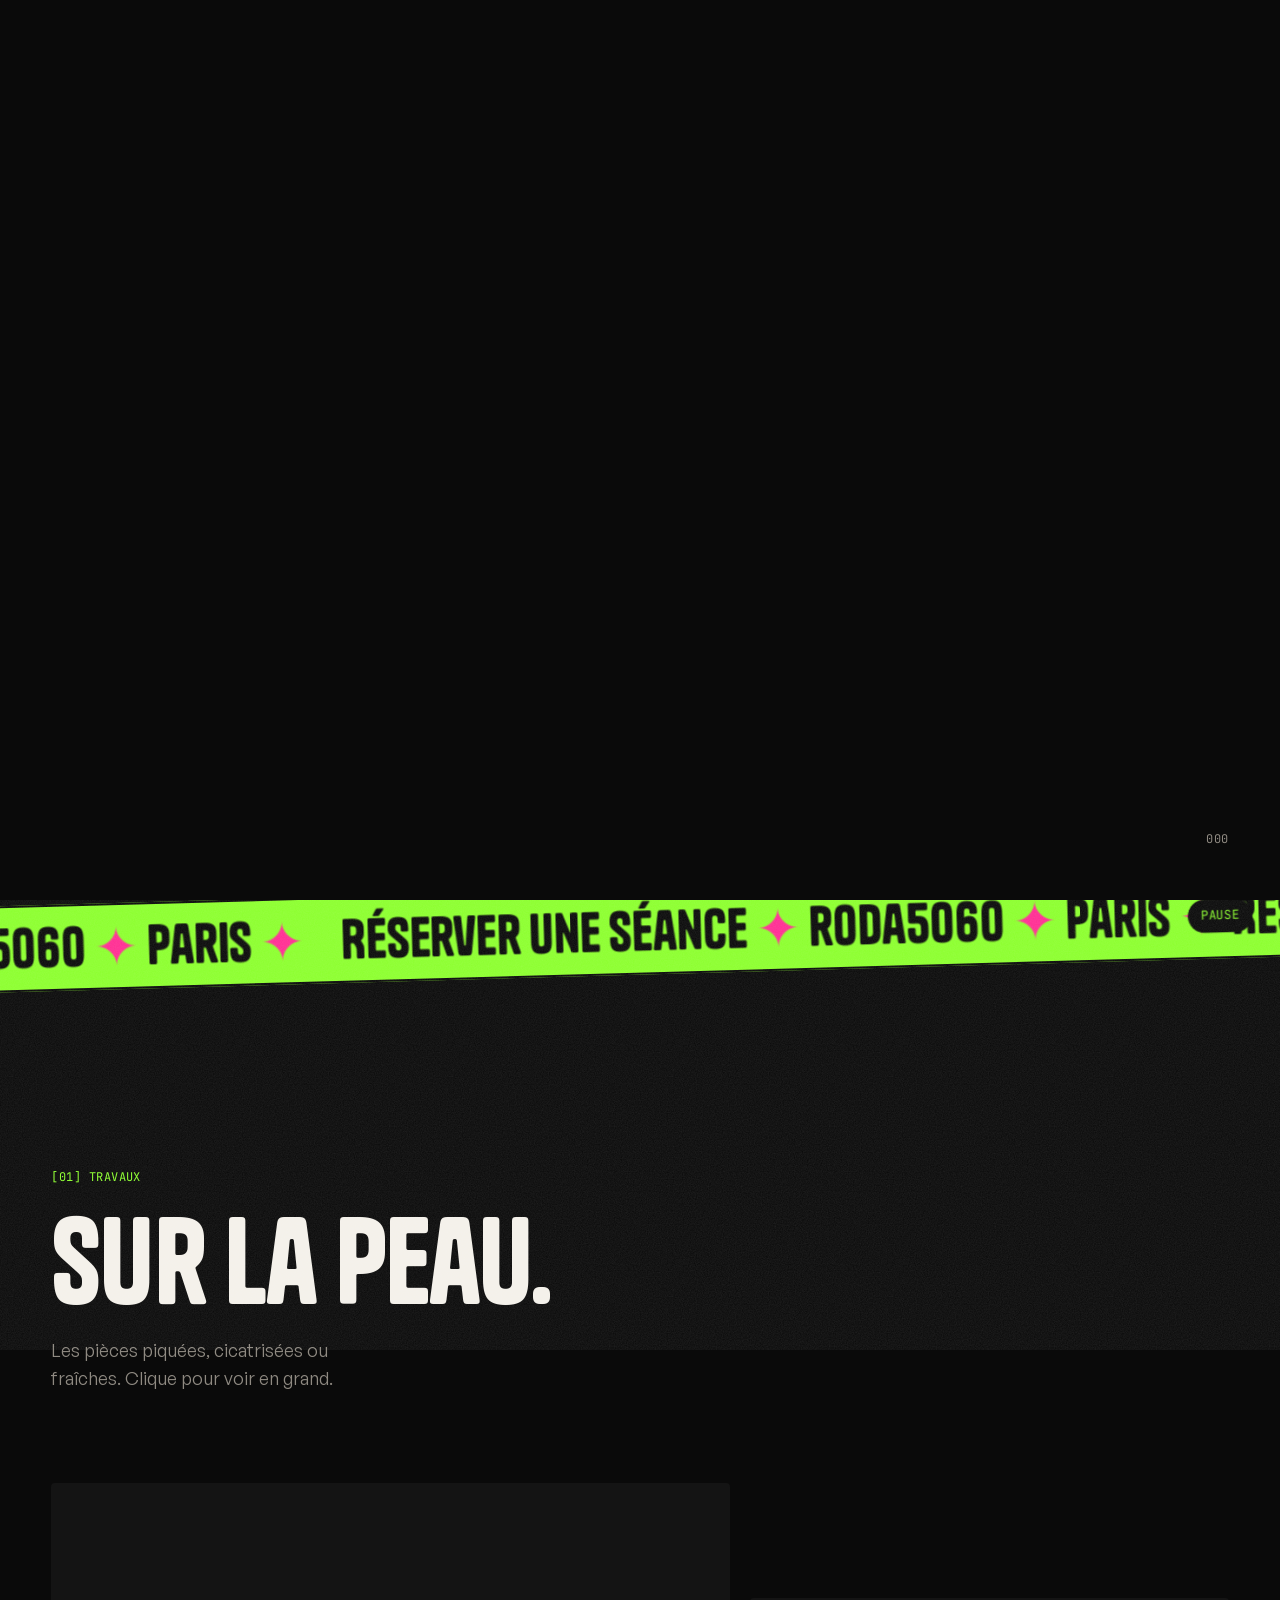
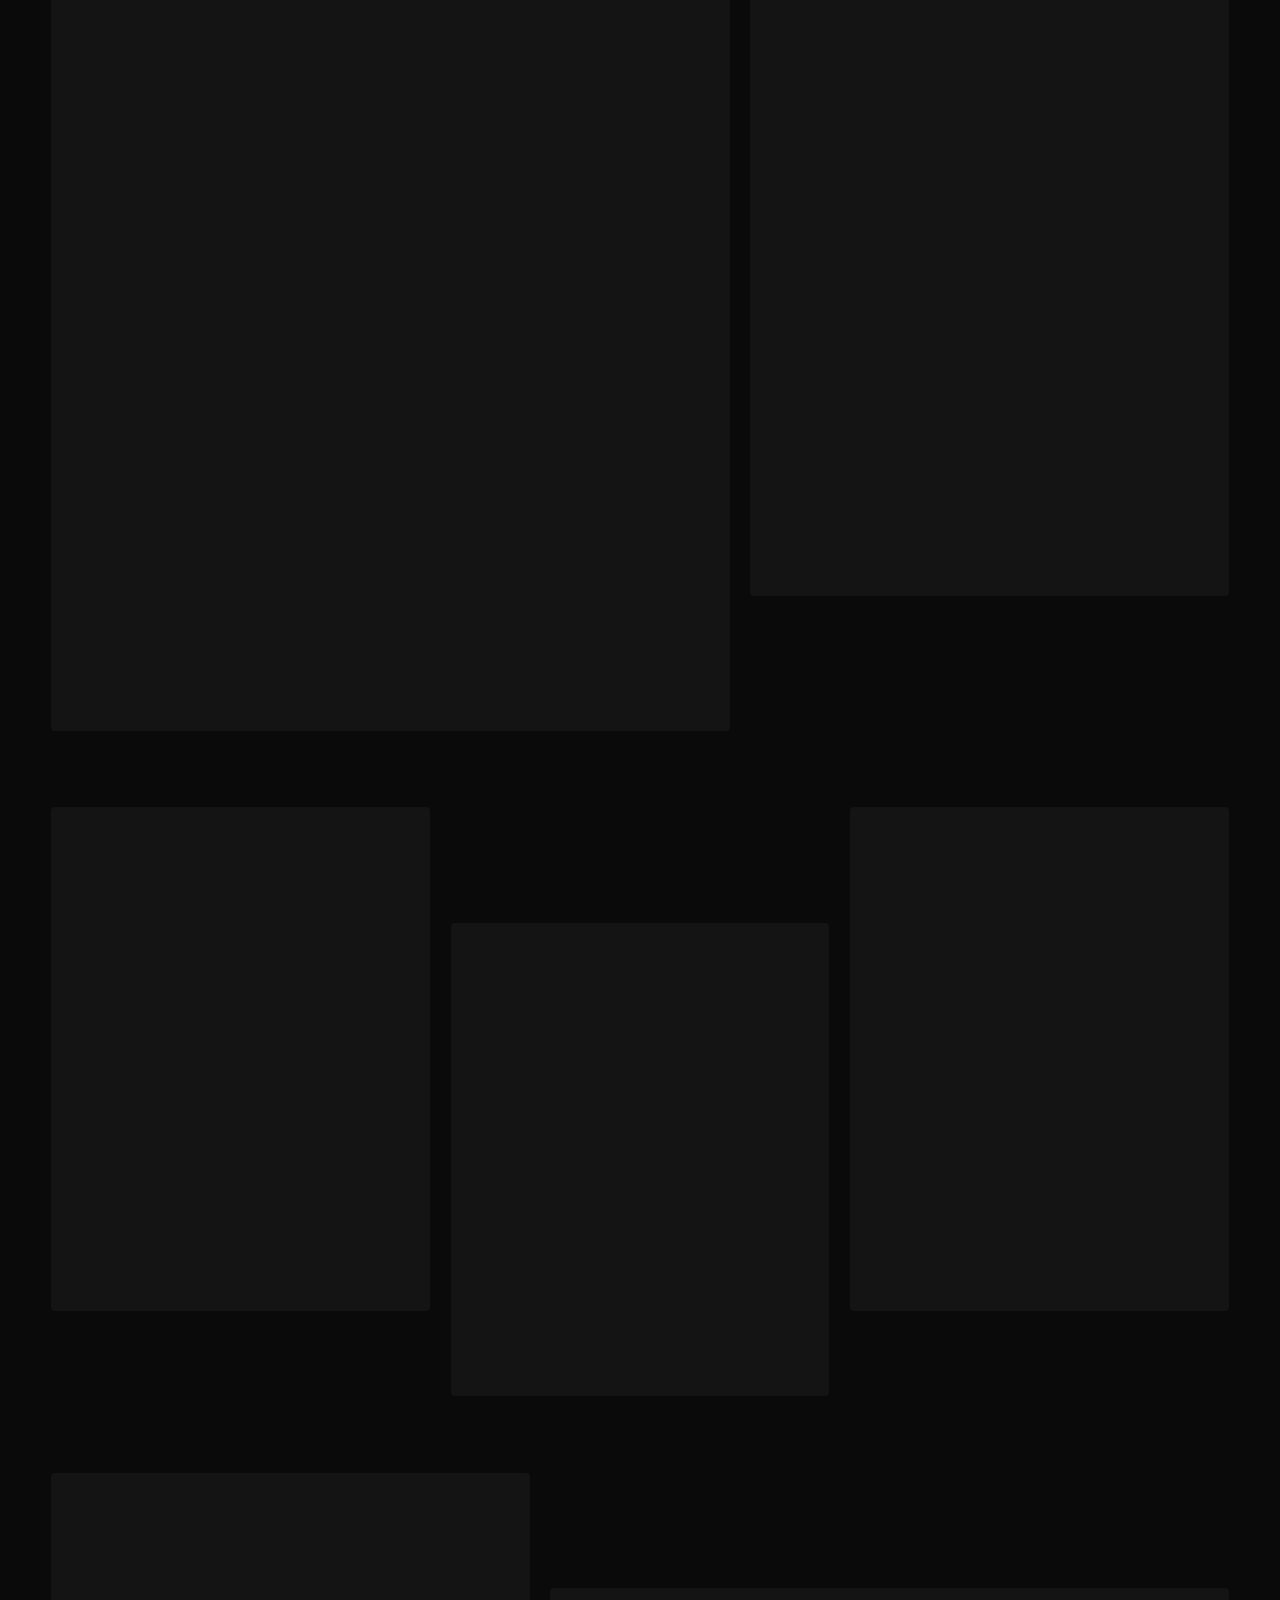
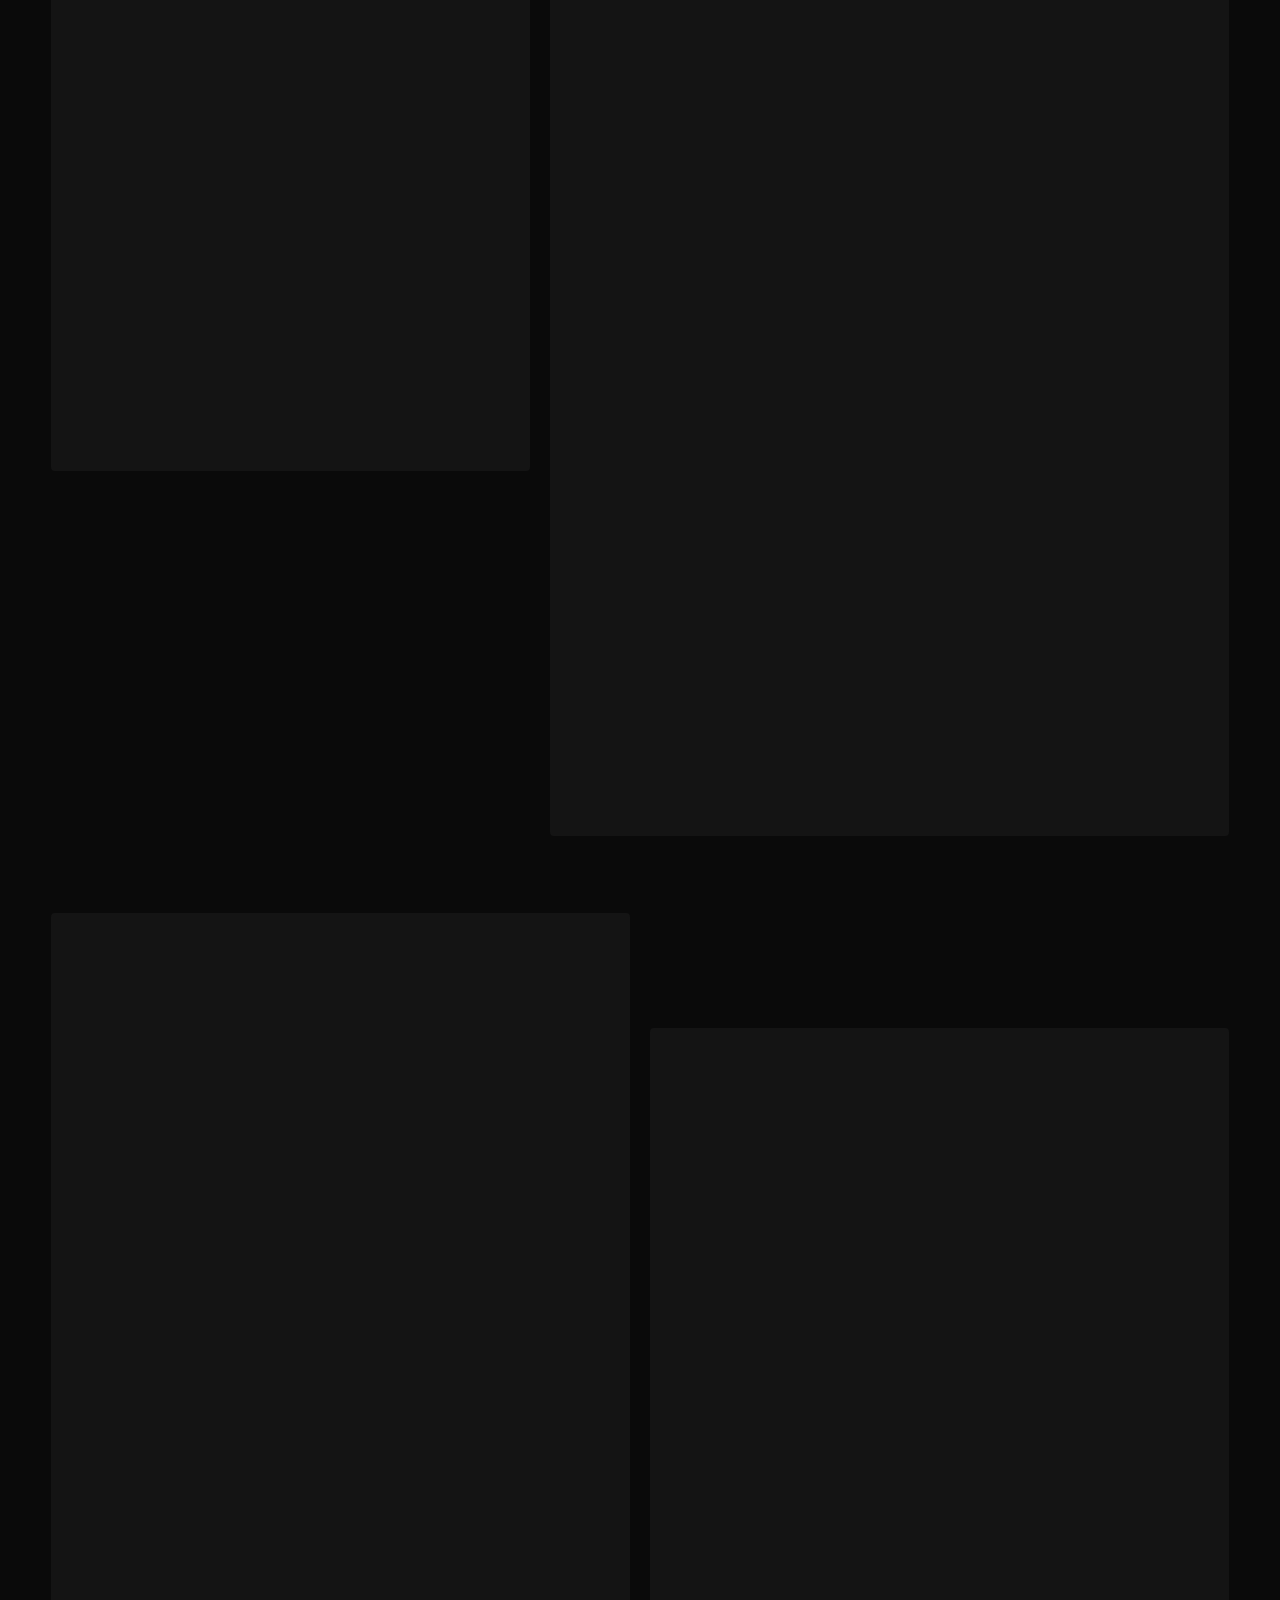
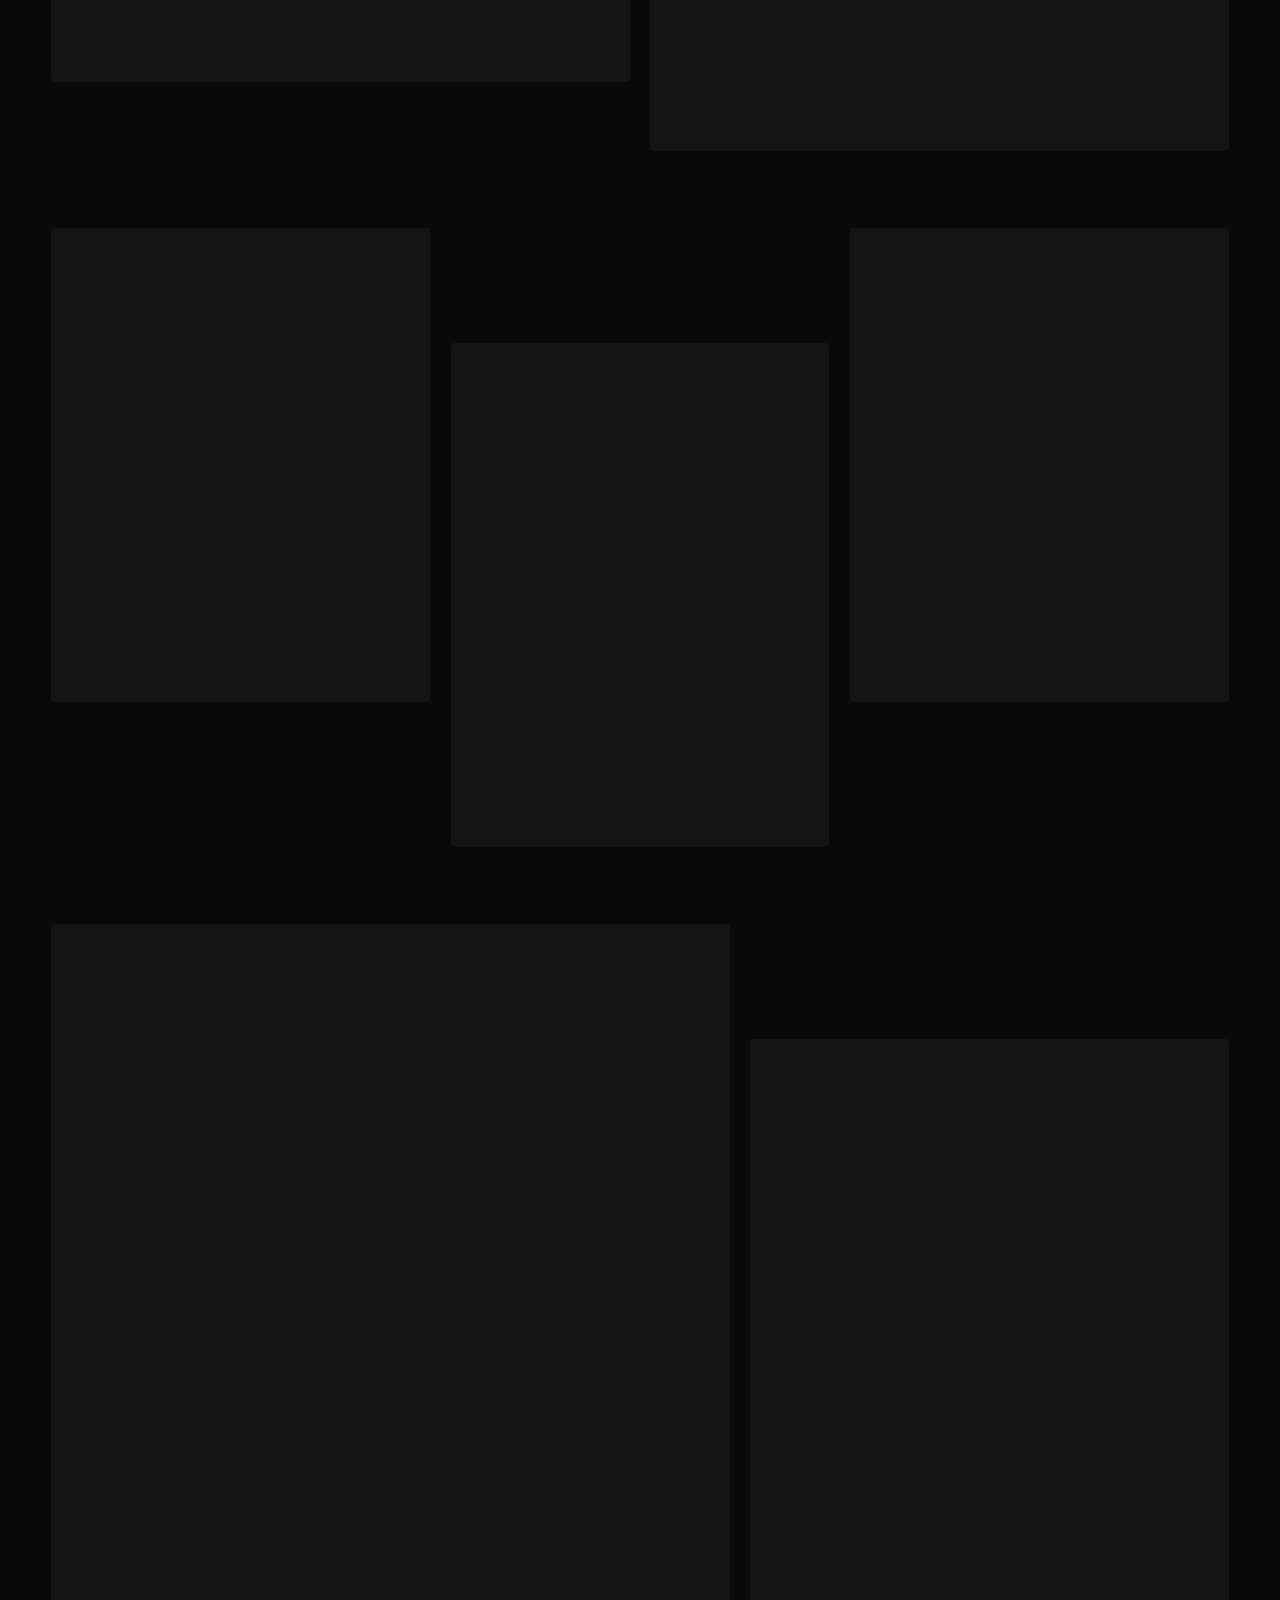
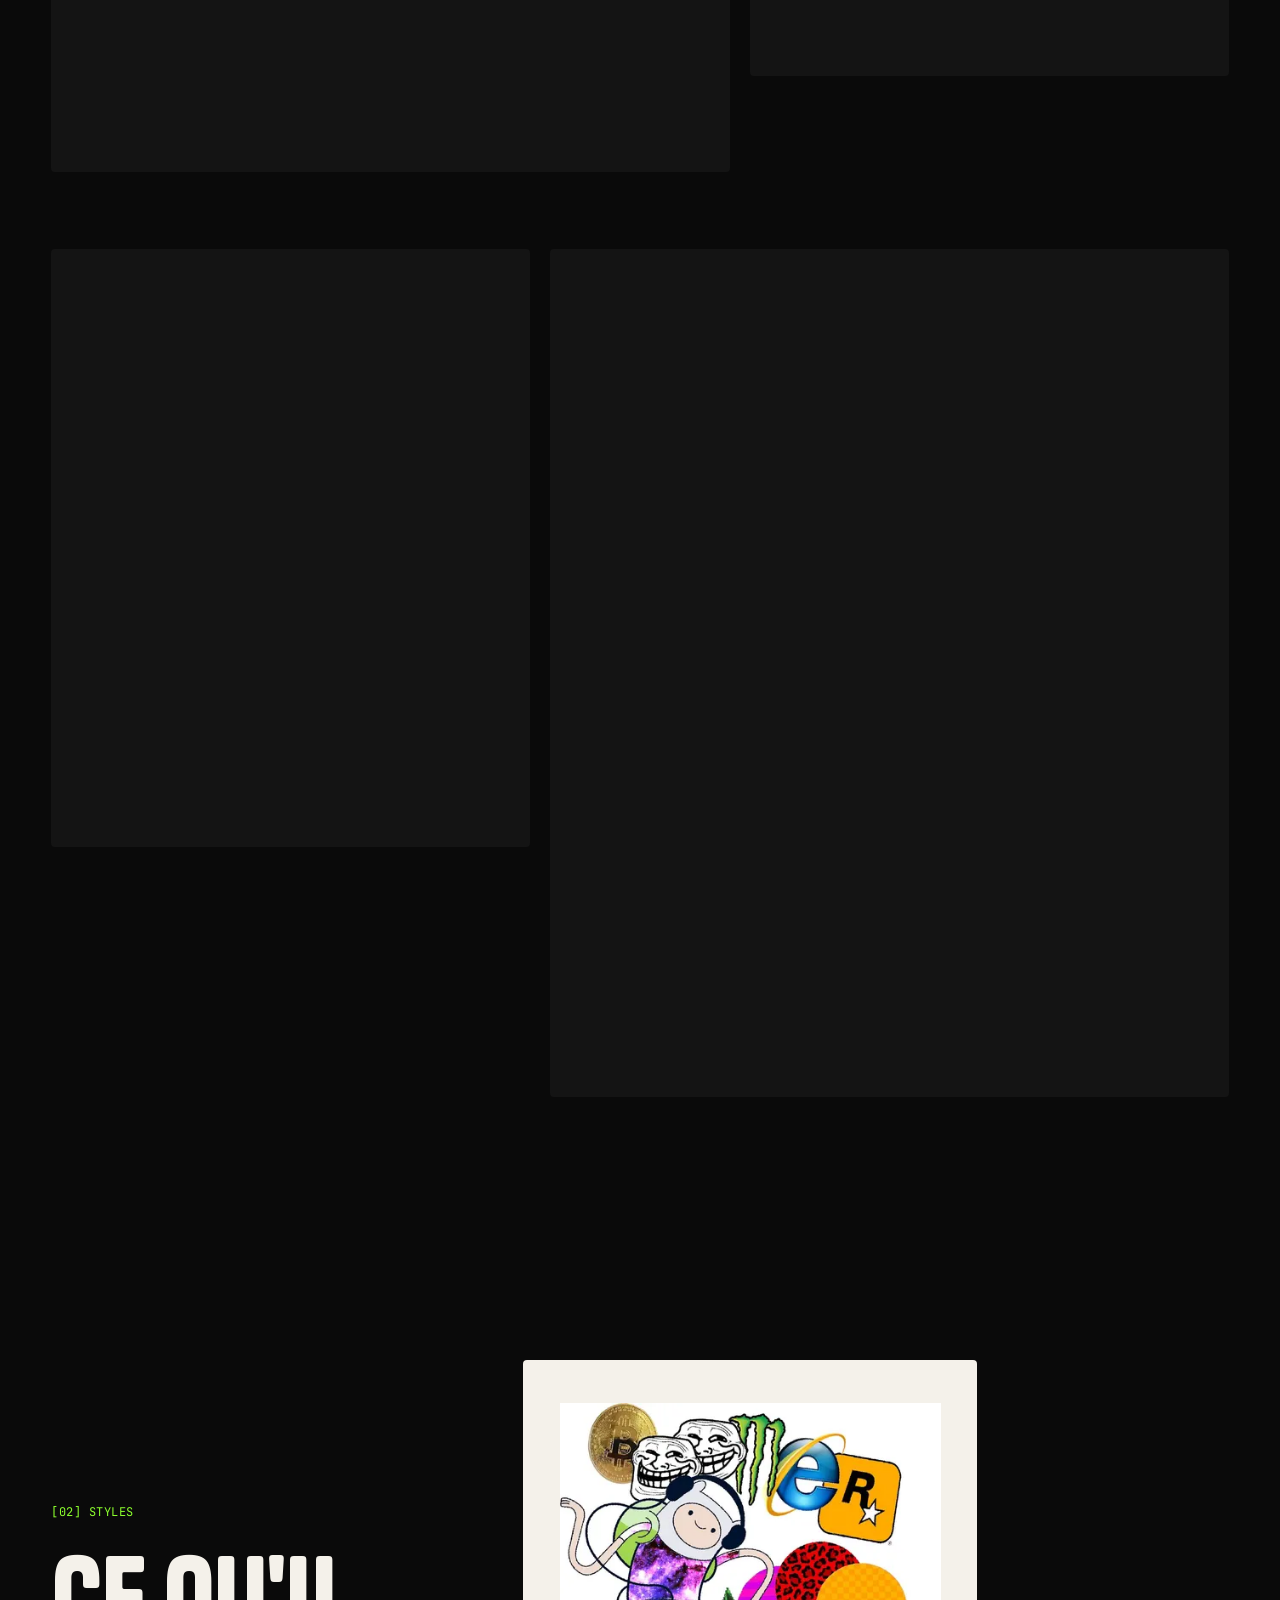
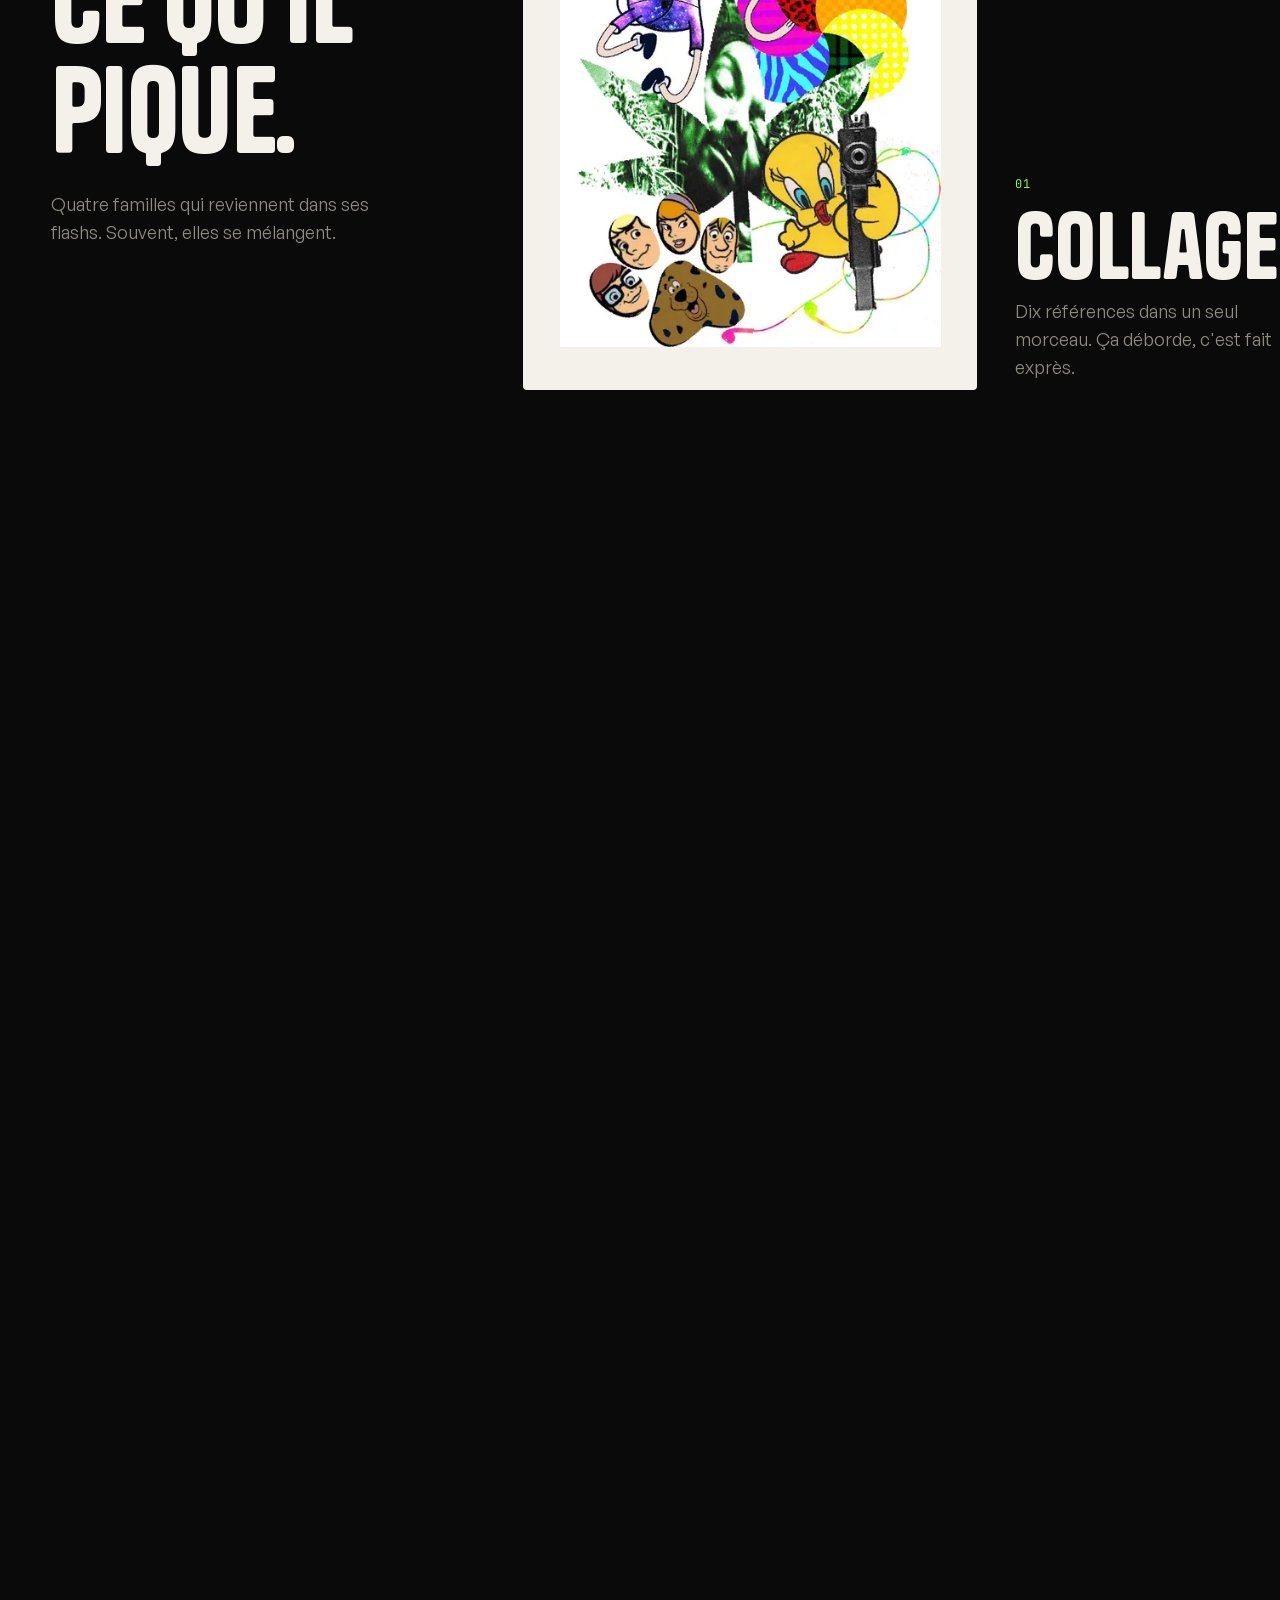
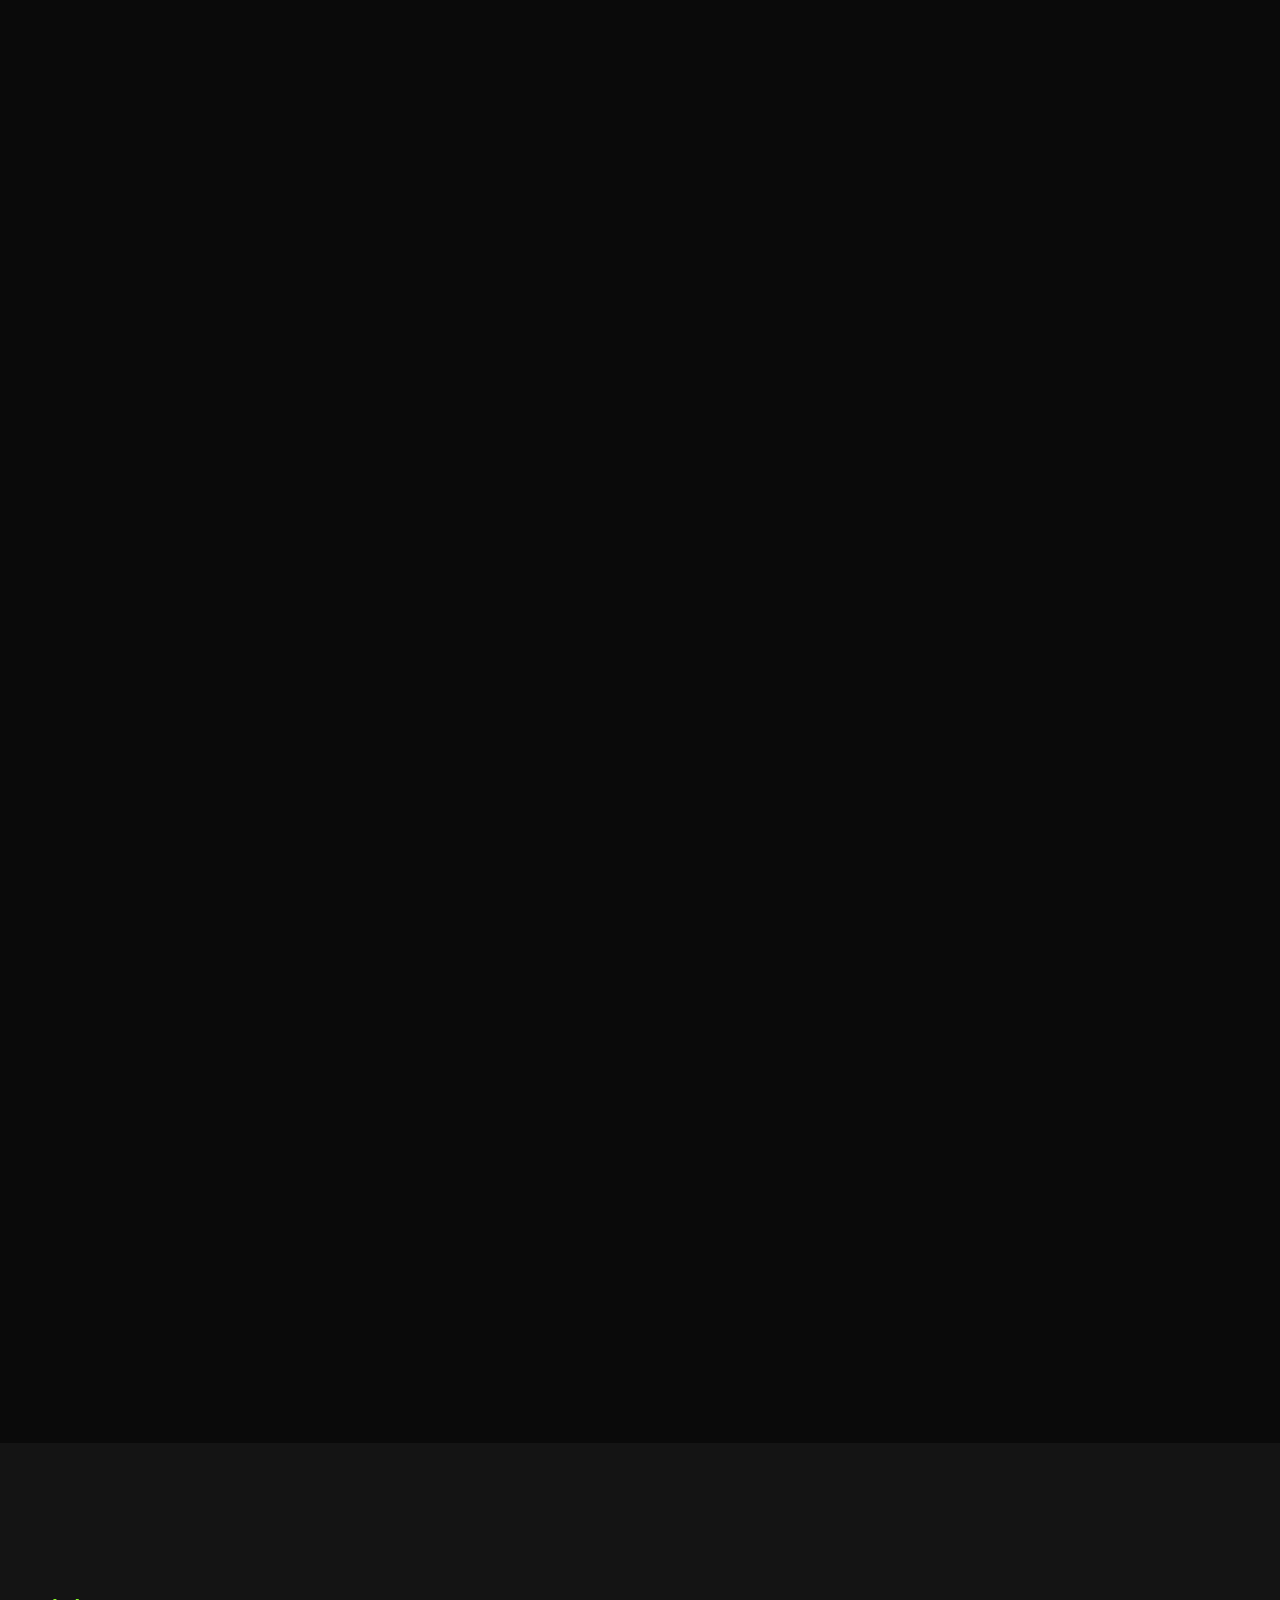
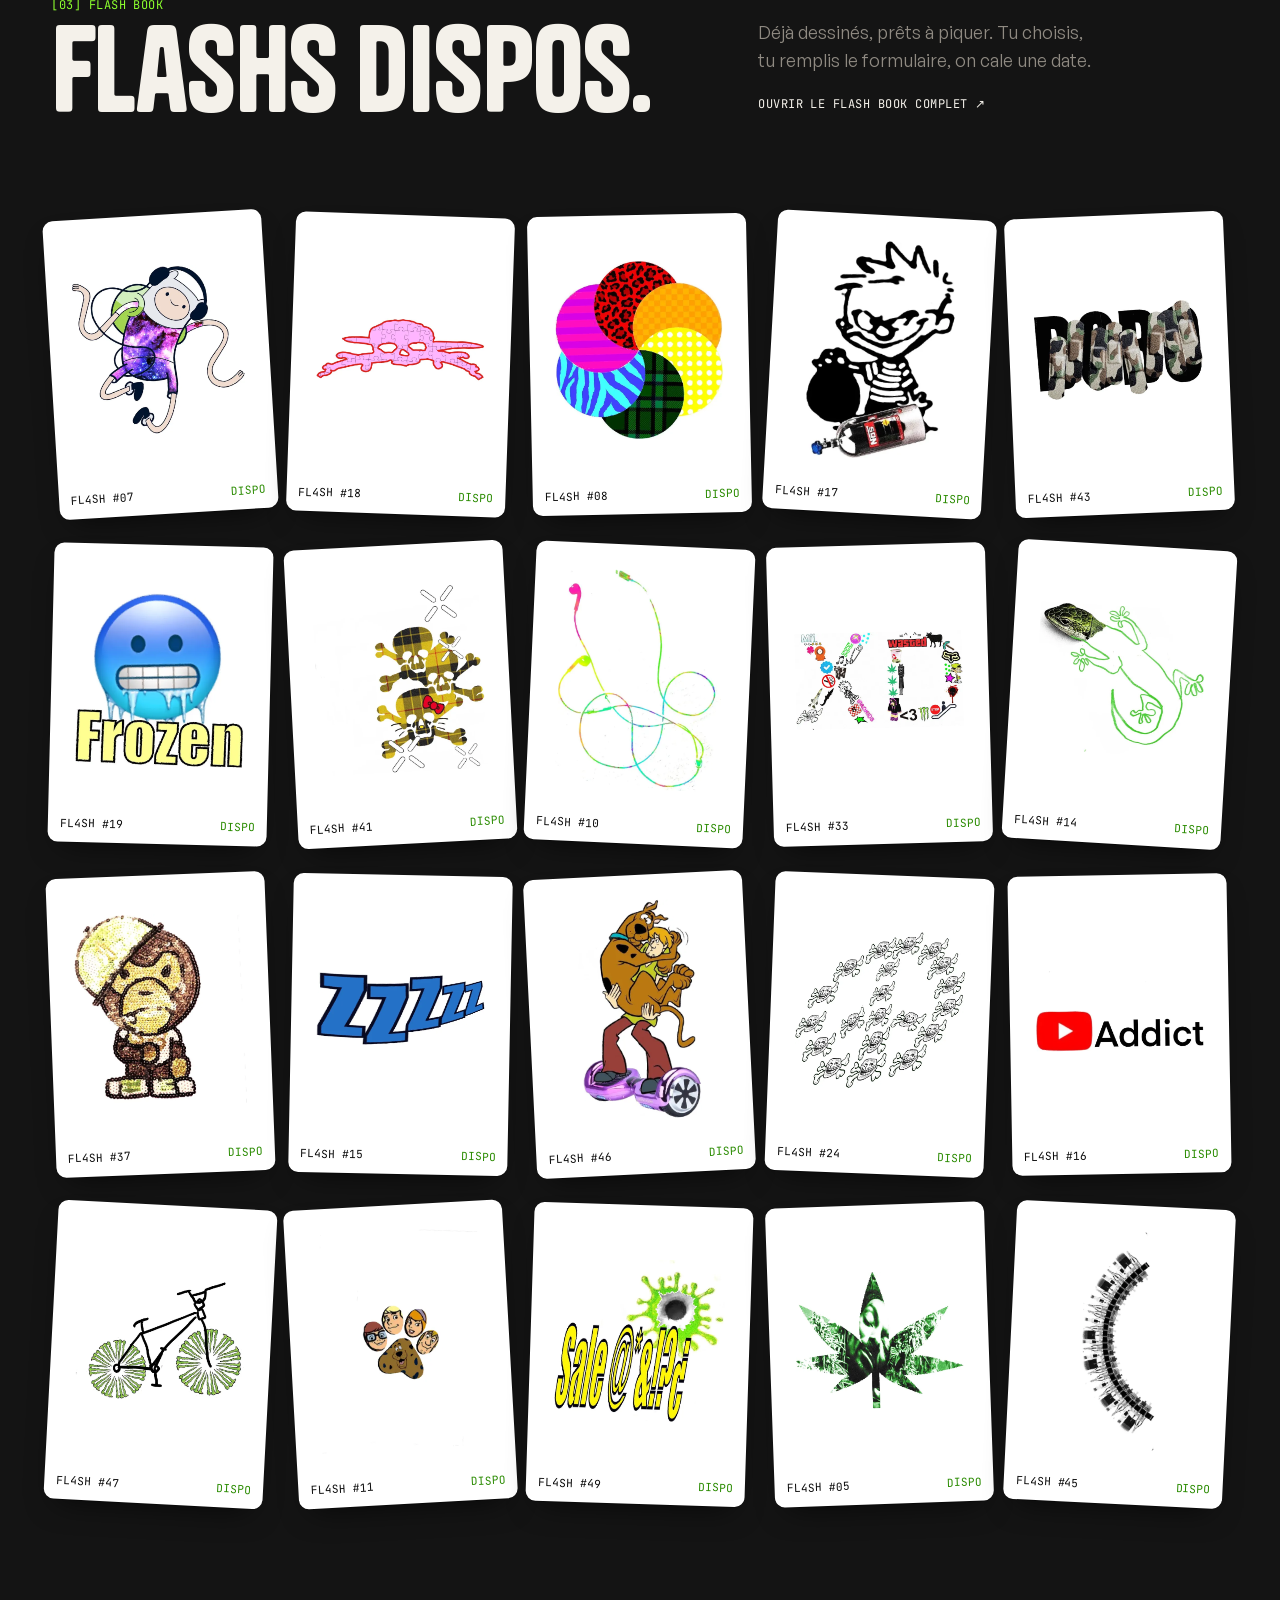
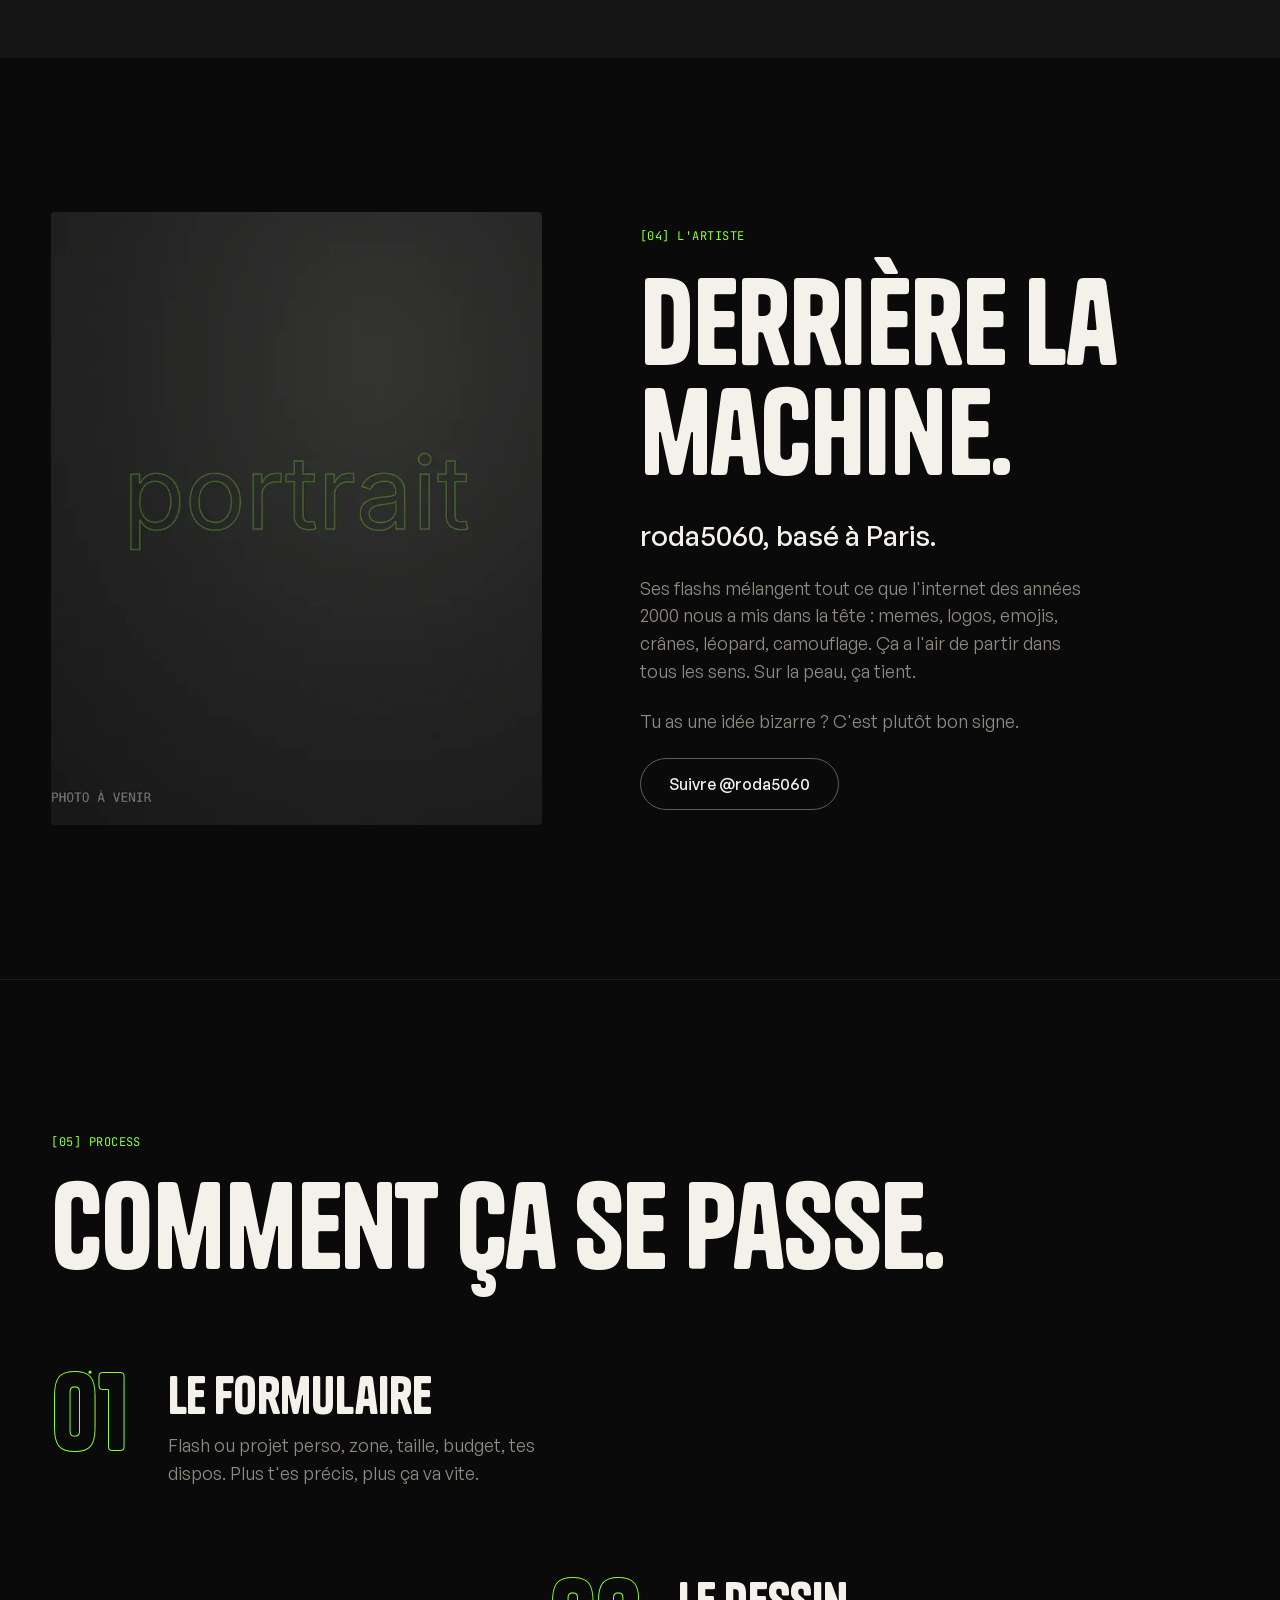
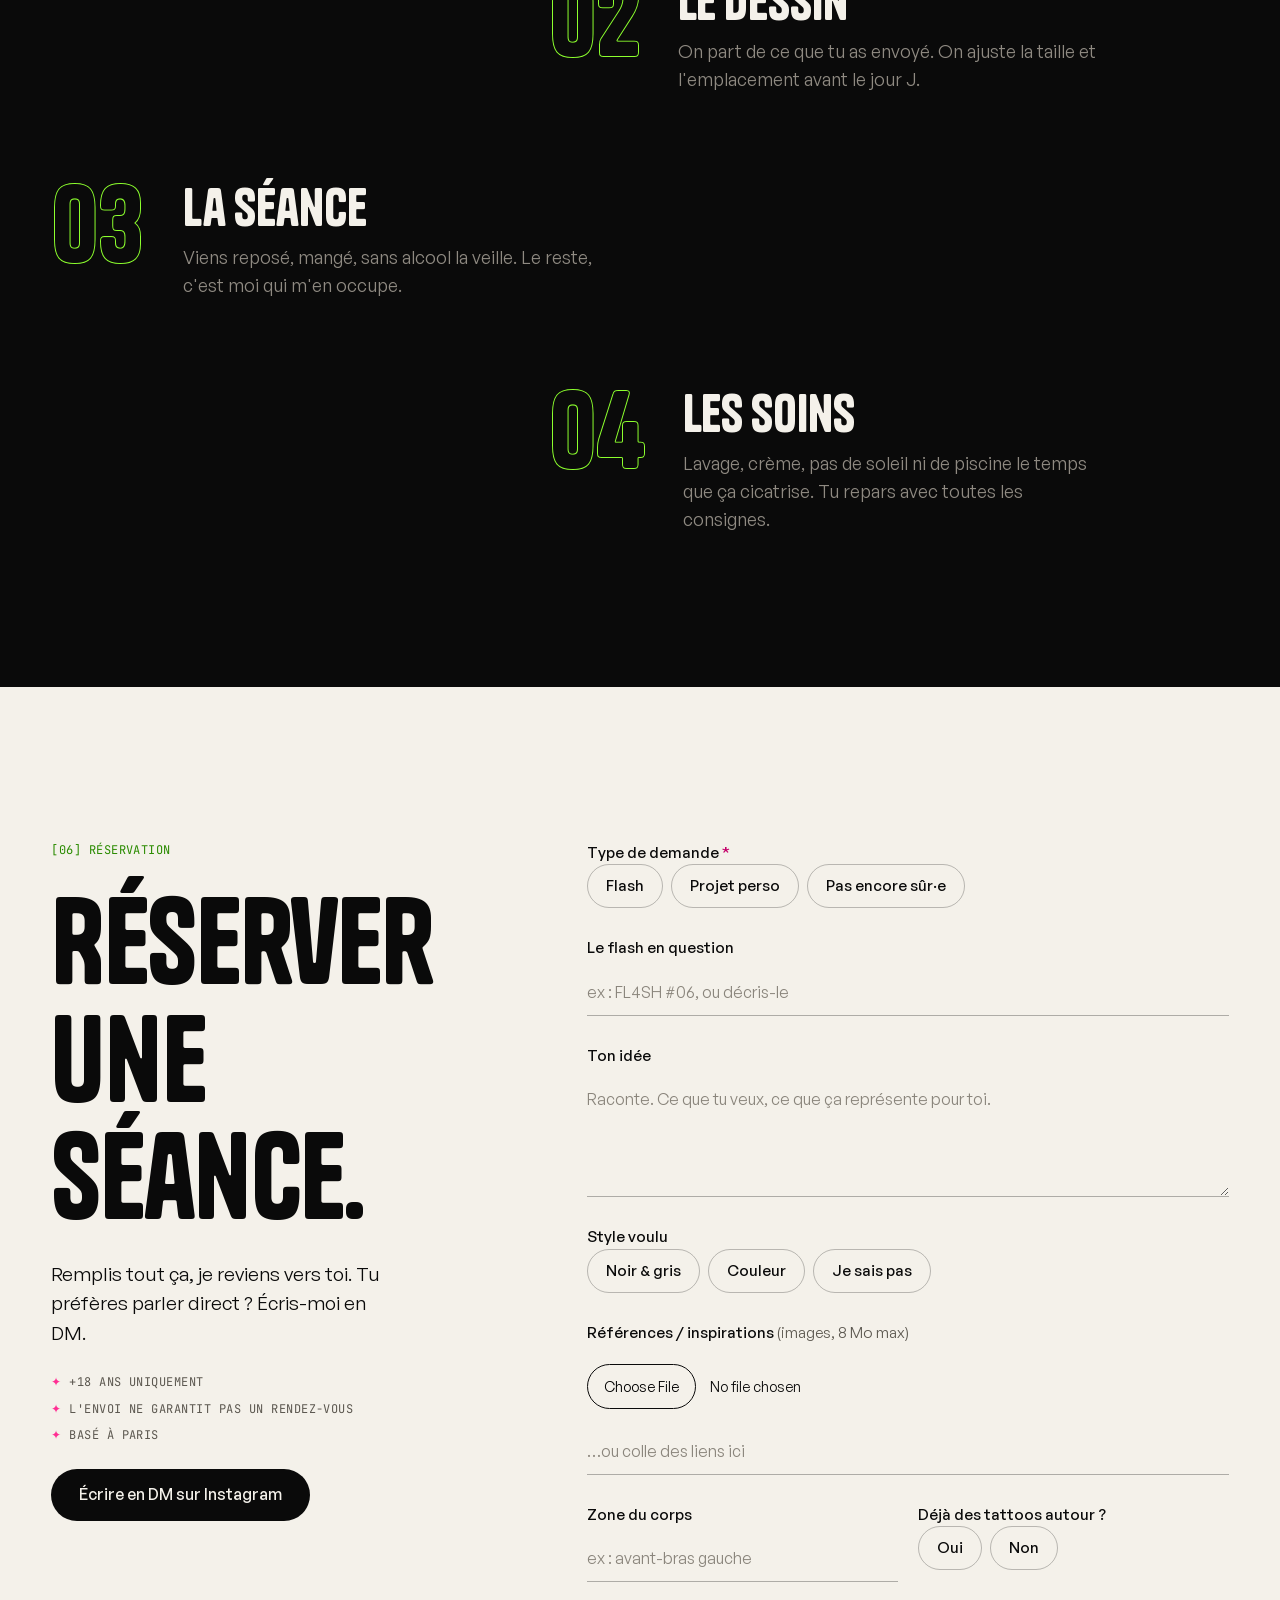
==== commit 1397e082: "Retire le texte sous le titre Co-Authored-By: Claude Opus 5.5 <noreply@anthropic.com> Claude-Session" ====
--- a/index.html
+++ b/index.html
@@ -75,7 +75,6 @@
         <p class="hero__kicker mono"><span>[ Tatoueur ]</span><span>Paris</span><span>Flashs &amp; projets perso</span></p>
         <h1 class="hero__title" id="hero-title">roda5060</h1>
         <div class="hero__bottom">
-          <p class="hero__lead">Collages, memes, logos tordus, crânes en pagaille. Ton enfance d'internet, en version permanente.</p>
           <div class="hero__actions">
             <a class="btn btn--acid" href="#reserver" data-magnetic><span>Réserver une séance</span></a>
             <a class="btn btn--ghost" href="#flashs" data-magnetic><span>Voir les flashs</span></a>
